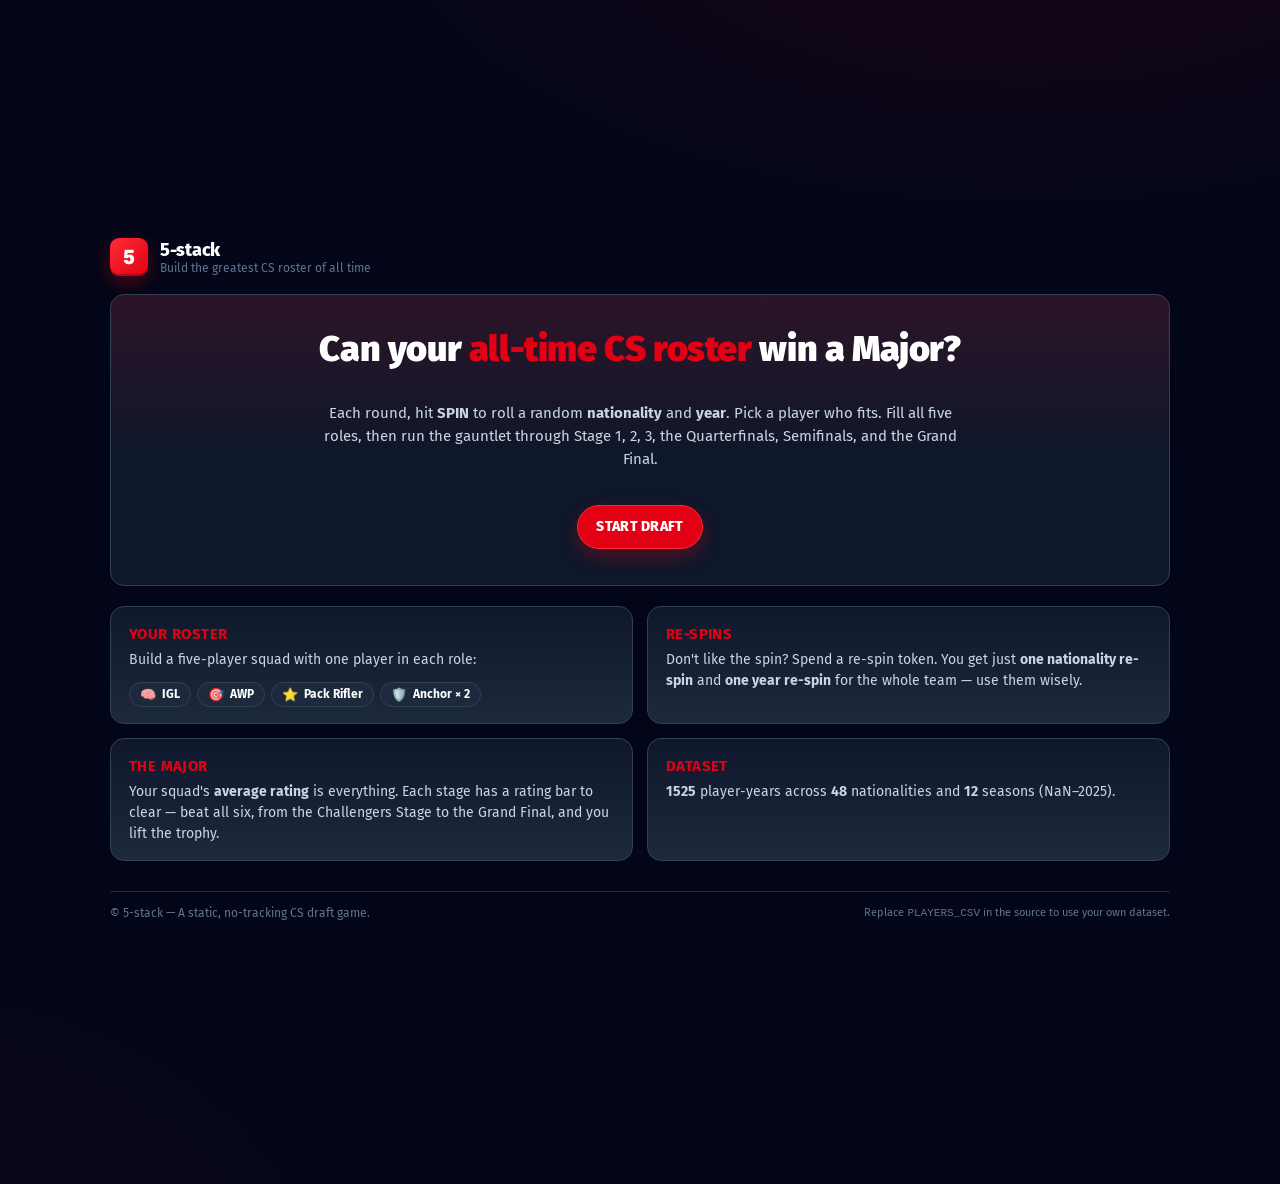
==== index.html @ d71bac33 "Added adsense banners" ====
<!DOCTYPE html>
<html lang="en">
<head>
<script async src="https://pagead2.googlesyndication.com/pagead/js/adsbygoogle.js?client=ca-pub-5700575542253757"
     crossorigin="anonymous"></script>
<meta charset="UTF-8">
<meta name="viewport" content="width=device-width, initial-scale=1, viewport-fit=cover">
<title>5-stack — Build the greatest CS roster</title>
<meta name="description" content="Draft legendary Counter-Strike players from years past, build your 5-stack, and chase the Major.">
<link rel="preconnect" href="https://fonts.googleapis.com">
<link rel="preconnect" href="https://fonts.gstatic.com" crossorigin>
<link href="https://fonts.googleapis.com/css2?family=Fira+Sans:wght@400;500;600;700;800;900&family=Geist+Mono:wght@500;600;700&display=swap" rel="stylesheet">
<style>
  :root {
    --bg: #020618;
    --bg-2: #0b1220;
    --panel: #0f172b;
    --panel-2: #1d293d;
    --line: #314158;
    --line-soft: #1d293d;
    --fg: #ffffff;
    --fg-sub: #cad5e2;
    --fg-mute: #62748e;
    --brand: #e40014;
    --brand-2: #fb2c36;
    --accent: #ff6568;
    --good: #00c758;
    --bad: #fb2c36;
    --gold: #fcbb00;
    --pill: #1d293d;
    --font-mono: "Geist Mono", ui-monospace, SFMono-Regular, Menlo, Monaco, Consolas, "Liberation Mono", monospace;
    --radius-md: 10px;
    --radius-lg: 14px;
    --radius-pill: 999px;
  }
  * { box-sizing: border-box; }
  html, body { margin: 0; padding: 0; }
  body {
    background:
      radial-gradient(1200px 600px at 80% -10%, rgba(228,0,20,0.12), transparent 60%),
      radial-gradient(1000px 700px at -10% 110%, rgba(228,0,20,0.05), transparent 60%),
      var(--bg);
    color: var(--fg);
    font-family: "Fira Sans", -apple-system, BlinkMacSystemFont, "Segoe UI", Roboto, Oxygen, Ubuntu, "Helvetica Neue", Arial, sans-serif;
    min-height: 100vh;
    -webkit-font-smoothing: antialiased;
    padding-top: 90px;
    padding-bottom: 90px;
  }
  .ad-fixed {
    position: fixed;
    left: 0; right: 0;
    z-index: 1000;
    background: var(--bg);
    text-align: center;
    border-color: var(--line-soft);
  }
  .ad-fixed--top    { top: 0;    border-bottom: 1px solid var(--line-soft); }
  .ad-fixed--bottom { bottom: 0; border-top:    1px solid var(--line-soft); }
  a { color: var(--brand); text-decoration: none; }
  button { font-family: inherit; cursor: pointer; }
  .app { max-width: 1100px; margin: 0 auto; padding: 18px 20px 80px; }
  header.top {
    display: flex; align-items: center; justify-content: space-between;
    padding: 6px 0 18px;
  }
  .brand-wrap { display: flex; align-items: center; gap: 12px; }
  .brand-mark {
    width: 38px; height: 38px; border-radius: 9px;
    background: linear-gradient(135deg, var(--brand-2), var(--brand));
    display: grid; place-items: center;
    font-weight: 900; color: #fff; font-size: 20px; font-family: var(--font-mono);
    box-shadow: 0 6px 18px rgba(228,0,20,0.35), inset 0 -2px 0 rgba(0,0,0,0.25);
    letter-spacing: -0.5px;
  }
  .brand-title { font-weight: 800; letter-spacing: -0.3px; font-size: 18px; }
  .brand-sub { color: var(--fg-mute); font-size: 12px; }

  /* Headings */
  h1, h2, h3 { margin: 0; letter-spacing: -0.4px; }
  h1.hero { font-size: 36px; font-weight: 900; line-height: 1.05; }
  h1.hero .accent { color: var(--brand); }
  p.lead { color: var(--fg-sub); font-size: 15px; line-height: 1.55; }

  /* Buttons */
  .btn {
    display: inline-flex; align-items: center; justify-content: center; gap: 8px;
    height: 44px; padding: 0 18px; border-radius: var(--radius-pill);
    font-weight: 800; font-size: 14px; letter-spacing: 0.3px;
    border: 1px solid transparent; transition: transform .05s ease, background .15s, opacity .15s;
    text-transform: uppercase;
  }
  .btn:active { transform: scale(0.985); }
  .btn-primary { background: var(--brand); color: #fff; border-color: var(--brand-2); box-shadow: 0 8px 18px rgba(228,0,20,0.3); }
  .btn-primary:hover { background: var(--brand-2); }
  .btn-ghost { background: transparent; color: var(--fg); border-color: var(--line); }
  .btn-ghost:hover { background: var(--panel-2); }
  .btn-sm { height: 34px; padding: 0 12px; font-size: 12px; }
  .btn[disabled] { opacity: 0.4; cursor: not-allowed; }

  /* Cards / panels */
  .panel {
    background: linear-gradient(180deg, var(--panel), var(--panel-2));
    border: 1px solid var(--line);
    border-radius: var(--radius-lg);
  }

  /* Home */
  .home-hero {
    display: grid; gap: 18px; padding: 36px 28px;
    text-align: center; place-items: center;
    background: linear-gradient(180deg, rgba(228,0,20,0.14), transparent 55%), var(--panel);
    border: 1px solid var(--line); border-radius: var(--radius-lg);
  }
  .home-grid { display: grid; gap: 14px; margin-top: 20px; }
  @media (min-width: 720px) { .home-grid { grid-template-columns: 1fr 1fr; } }
  .info-card { padding: 18px 18px 16px; }
  .info-card h3 { font-size: 15px; color: var(--brand); margin-bottom: 6px; letter-spacing: 0.4px; text-transform: uppercase; }
  .info-card p { margin: 0; color: var(--fg-sub); font-size: 14px; line-height: 1.5; }
  .role-row { display: flex; flex-wrap: wrap; gap: 6px; margin-top: 12px; }
  .role-chip {
    display: inline-flex; align-items: center; gap: 6px; padding: 4px 10px;
    background: var(--pill); border: 1px solid var(--line);
    border-radius: var(--radius-pill); font-size: 12px; font-weight: 700; color: var(--fg);
  }
  .role-chip .ico { font-size: 13px; }

  /* Draft layout */
  .draft-grid { display: grid; gap: 16px; align-items: start; }
  @media (min-width: 920px) {
    .draft-grid { grid-template-columns: 320px 1fr; }
    .app { padding-top: 48px; }
  }
  .stack { display: flex; flex-direction: column; gap: 14px; }

  /* Roster */
  .roster { padding: 14px; }
  .roster h2 { font-size: 13px; letter-spacing: 0.7px; text-transform: uppercase; color: var(--fg-sub); margin-bottom: 10px; }
  .slot {
    display: flex; align-items: center; gap: 12px;
    padding: 10px 12px; border-radius: 10px;
    background: var(--bg-2); border: 1px dashed var(--line); margin-bottom: 8px;
    min-height: 56px;
  }
  .slot.filled { border-style: solid; background: linear-gradient(180deg, #182040, #131a30); border-color: var(--line); }
  .slot[draggable="true"] { cursor: grab; }
  .slot.dragging { opacity: 0.5; }
  .slot.selected { border-style: solid; border-color: var(--accent); box-shadow: 0 0 0 2px rgba(255,101,104,0.35); }
  .slot.drop-ok { border-style: dashed; border-color: var(--accent); }
  .slot .role-ico {
    width: 36px; height: 36px; border-radius: 9px; display: grid; place-items: center;
    background: var(--panel-2); border: 1px solid var(--line); font-size: 18px;
  }
  .slot.filled .role-ico { background: rgba(228,0,20,0.16); border-color: rgba(228,0,20,0.5); }
  .slot .meta { flex: 1; min-width: 0; }
  .slot .role-label { font-size: 11px; color: var(--fg-mute); letter-spacing: 0.5px; text-transform: uppercase; }
  .slot .name { font-weight: 800; font-size: 14px; }
  .slot .name .empty { color: var(--fg-mute); font-weight: 600; }
  .slot .sub { font-size: 12px; color: var(--fg-sub); }
  .slot .rating-pill {
    padding: 4px 8px; border-radius: 8px; font-weight: 700; font-size: 13px;
    background: var(--brand); color: #fff; font-family: var(--font-mono);
  }

  .totals { padding: 14px; }
  .totals .total-row { display: flex; align-items: center; justify-content: space-between; padding: 4px 0; font-size: 13px; color: var(--fg-sub); }
  .totals .total-row strong { color: var(--fg); font-weight: 800; }

  /* Reroll display */
  .reroll-bar { display: flex; gap: 10px; flex-wrap: wrap; }
  .reroll-pill {
    display: inline-flex; align-items: center; gap: 8px;
    padding: 8px 12px; border-radius: 10px;
    background: var(--panel-2); border: 1px solid var(--line);
    font-size: 12px; color: var(--fg-sub); font-weight: 700;
  }
  .reroll-pill strong { color: var(--brand); font-weight: 900; font-size: 13px; }

  /* Roll display */
  .roll-card { padding: 18px; }
  .roll-title { font-size: 12px; color: var(--fg-mute); letter-spacing: 1px; text-transform: uppercase; }
  .roll-head { display: flex; align-items: center; justify-content: space-between; gap: 12px; flex-wrap: wrap; min-height: 34px; }
  .roll-actions { display: grid; grid-template-columns: 1fr 1fr; gap: 14px; width: 100%; }
  .spin-actions {
    width: 100%; max-width: 520px; min-height: 96px;
    display: flex; flex-direction: column; align-items: center; justify-content: center; gap: 10px;
  }

  /* ---- SPIN reel (82-0 style slot machine) ---- */
  .spin-stage { display: grid; gap: 14px; place-items: center; padding: 8px 0 4px; }
  .reels { display: grid; grid-template-columns: 1fr 1fr; gap: 14px; width: 100%; max-width: 520px; }
  @media (max-width: 480px) { .reels, .roll-actions { grid-template-columns: 1fr; } }
  .reel {
    position: relative; overflow: hidden;
    background: radial-gradient(120% 120% at 50% 0%, rgba(228,0,20,0.10), transparent 60%), var(--bg-2);
    border: 1px solid var(--line); border-radius: var(--radius-lg);
    padding: 16px 14px; min-height: 116px;
    display: grid; place-items: center; text-align: center;
  }
  .reel .reel-label {
    position: absolute; top: 10px; left: 0; right: 0;
    font-size: 10px; letter-spacing: 1.2px; text-transform: uppercase; color: var(--fg-mute); font-weight: 800;
  }
  .reel .reel-window { display: grid; place-items: center; gap: 6px; margin-top: 8px; }
  .reel .reel-flag { font-size: 38px; line-height: 1; }
  .reel .reel-value {
    font-weight: 900; font-size: 22px; letter-spacing: -0.4px; color: var(--fg);
    white-space: nowrap; max-width: 100%; overflow: hidden; text-overflow: ellipsis;
  }
  .reel.year .reel-value { font-family: var(--font-mono); font-size: 30px; }
  .reel .reel-value.placeholder { color: var(--fg-mute); }
  .reel.rolling .reel-window { animation: reelShake .12s linear infinite; filter: blur(0.4px); }
  .reel.rolling .reel-value { color: var(--accent); }
  .reel.settle .reel-window { animation: reelSettle .42s cubic-bezier(.18,.9,.28,1.2) both; }
  .reel.rolling::after, .reel.settle::after {
    content: ""; position: absolute; inset: 0; border-radius: var(--radius-lg);
    box-shadow: inset 0 0 0 1px rgba(228,0,20,0.45), 0 0 22px rgba(228,0,20,0.25);
    pointer-events: none;
  }
  @keyframes reelShake {
    0% { transform: translateY(-2px); } 50% { transform: translateY(2px); } 100% { transform: translateY(-2px); }
  }
  @keyframes reelSettle {
    0% { transform: translateY(-14px); opacity: 0.4; }
    60% { transform: translateY(3px); opacity: 1; }
    100% { transform: translateY(0); }
  }
  .btn-spin {
    width: 100%; max-width: 520px; height: 56px; font-size: 18px; letter-spacing: 2px;
    border-radius: var(--radius-md);
    background: linear-gradient(180deg, var(--brand-2), var(--brand)); color: #fff;
    border: 1px solid var(--brand-2);
    box-shadow: 0 10px 26px rgba(228,0,20,0.35), inset 0 1px 0 rgba(255,255,255,0.18);
  }
  .btn-spin:hover:not([disabled]) { filter: brightness(1.08); }
  .btn-spin[disabled] { opacity: 0.7; cursor: default; }

  /* Player list */
  .player-list { padding: 6px; display: grid; gap: 6px; align-content: start; max-height: 460px; overflow-y: auto; scrollbar-width: thin; scrollbar-color: var(--line) transparent; }
  .player-list::-webkit-scrollbar { width: 10px; }
  .player-list::-webkit-scrollbar-track { background: transparent; }
  .player-list::-webkit-scrollbar-thumb { background: var(--line); border-radius: var(--radius-pill); border: 2px solid var(--panel); }
  .player-list::-webkit-scrollbar-thumb:hover { background: var(--fg-mute); }
  .player-row {
    display: grid; grid-template-columns: 44px 1fr auto; align-items: center; gap: 12px;
    padding: 12px; border-radius: 10px;
    background: var(--bg-2); border: 1px solid var(--line);
    transition: background .12s, transform .05s ease, border-color .12s;
    text-align: left; color: var(--fg);
  }
  .player-row:hover { background: var(--panel-2); border-color: rgba(228,0,20,0.5); }
  .player-row:active { transform: scale(0.997); }
  .player-row .avatar {
    width: 44px; height: 44px; border-radius: 10px; display: grid; place-items: center;
    background: linear-gradient(135deg, #1d2444, #131830);
    font-weight: 900; font-size: 15px; color: var(--fg);
    border: 1px solid var(--line); letter-spacing: -0.5px;
  }
  .player-row .pname { font-weight: 800; font-size: 14px; }
  .player-row .proles { display: flex; gap: 6px; margin-top: 4px; flex-wrap: wrap; }
  .player-row .rating-pill {
    padding: 6px 10px; border-radius: 8px; font-weight: 700;
    background: var(--brand); color: #fff; font-size: 14px; font-family: var(--font-mono);
  }
  .player-row.disabled { opacity: 0.45; cursor: not-allowed; }
  .player-row.disabled:hover { background: var(--bg-2); border-color: var(--line); }
  .player-row.selected { border-color: var(--accent); box-shadow: 0 0 0 2px rgba(255,101,104,0.35); }


  /* Empty state for no matches */
  .no-players { padding: 24px; text-align: center; color: var(--fg-sub); }
  .no-players .big { font-size: 16px; color: var(--fg); font-weight: 800; margin-bottom: 6px; }

  /* Results */
  .results-hero { padding: 28px; text-align: center; }
  .results-hero .title { font-size: 32px; font-weight: 900; letter-spacing: -0.5px; }
  .results-hero .title.win { color: var(--gold); text-shadow: 0 0 30px rgba(252,187,0,0.4), 0 0 60px rgba(228,0,20,0.3); }
  .results-hero .title.loss { color: var(--fg); }
  .results-hero .sub { color: var(--fg-sub); margin-top: 6px; font-size: 14px; }
  .results-hero .trophy { font-size: 64px; line-height: 1; }
  .stages { padding: 8px 14px 14px; }
  .stage-row {
    display: grid; grid-template-columns: 28px 1fr auto; align-items: center; gap: 12px;
    padding: 12px 8px; border-bottom: 1px solid var(--line-soft);
  }
  .stage-row:last-child { border-bottom: none; }
  .stage-row .ico { font-size: 20px; }
  .stage-row .name { font-weight: 800; font-size: 14px; }
  .stage-row .desc { font-size: 12px; color: var(--fg-sub); }
  .stage-row .status {
    padding: 4px 10px; border-radius: 999px; font-weight: 800; font-size: 11px;
    letter-spacing: 0.5px; text-transform: uppercase;
  }
  .stage-row.passed .status { background: rgba(74,222,128,0.12); color: var(--good); border: 1px solid rgba(74,222,128,0.3); }
  .stage-row.failed .status { background: rgba(248,113,113,0.12); color: var(--bad); border: 1px solid rgba(248,113,113,0.3); }
  .stage-row.pending .status { background: var(--pill); color: var(--fg-mute); border: 1px solid var(--line); }

  .team-grid { padding: 14px; display: grid; gap: 8px; }
  .team-grid .slot { margin-bottom: 0; }

  .footer-bar { display: flex; gap: 12px; justify-content: center; padding: 16px 0 0; flex-wrap: wrap; }

  /* Misc */
  .row { display: flex; align-items: center; gap: 12px; flex-wrap: wrap; }
  .spacer { flex: 1; }
  .tiny { font-size: 11px; color: var(--fg-mute); }

  /* Fade-in for stage reveal */
  @keyframes fadeUp {
    from { opacity: 0; transform: translateY(6px); }
    to { opacity: 1; transform: translateY(0); }
  }
  .reveal { animation: fadeUp .35s ease both; }

  footer.site {
    border-top: 1px solid var(--line-soft); margin-top: 30px; padding-top: 14px;
    color: var(--fg-mute); font-size: 12px; display: flex; justify-content: space-between; flex-wrap: wrap; gap: 8px;
  }
</style>
</head>
<body>
<script async src="https://pagead2.googlesyndication.com/pagead/js/adsbygoogle.js?client=ca-pub-5700575542253757"
     crossorigin="anonymous"></script>
<!-- Top -->
<ins class="adsbygoogle"
     style="display:inline-block;width:728px;height:90px"
     data-ad-client="ca-pub-5700575542253757"
     data-ad-slot="3642171611"></ins>
<script>
     (adsbygoogle = window.adsbygoogle || []).push({});
</script>
<div class="app">
  <header class="top">
    <div class="brand-wrap">
      <div class="brand-mark">5</div>
      <div>
        <div class="brand-title">5-stack</div>
        <div class="brand-sub">Build the greatest CS roster of all time</div>
      </div>
    </div>
    <div class="row">
      <button id="btn-restart" class="btn btn-ghost btn-sm" style="display:none">Restart</button>
    </div>
  </header>

  <main id="main"></main>

  <footer class="site">
    <span>© 5-stack — A static, no-tracking CS draft game.</span>
    <span class="tiny">Replace <code>PLAYERS_CSV</code> in the source to use your own dataset.</span>
  </footer>
</div>

<script>
/* =========================================================
   DATASET — Replace this CSV string with your own players.
   Columns: name, nationality, year, rating, roles
   Roles: pipe-separated; valid values are IGL, AWP, Pack Rifler, Anchor.
   A player may have 1 or 2 roles.
   ========================================================= */
const PLAYERS_CSV = `name,nationality,year,rating,roles
name,nationality,year,rating,roles
GuardiaN,Slovakia,2015,1.18,AWP
NiKo,Bosnia,2015,1.15,IGL|Pack Rifler|Anchor
device,Denmark,2015,1.14,AWP
oskar,Czechia,2015,1.14,AWP
s1mple,Ukraine,2015,1.13,AWP|Pack Rifler
kennyS,France,2015,1.13,AWP
olofmeister,Sweden,2015,1.11,Pack Rifler|Anchor
f0rest,Sweden,2015,1.11,Pack Rifler
rain,Norway,2015,1.11,IGL|Pack Rifler|Anchor
aizy,Denmark,2015,1.10,Pack Rifler
KRIMZ,Sweden,2015,1.10,Pack Rifler|Anchor
Happy,France,2015,1.10,Pack Rifler
SZPERO,Poland,2015,1.10,Anchor
WorldEdit,Russia,2015,1.09,AWP
coldzera,Brazil,2015,1.08,Anchor
flamie,Russia,2015,1.08,Anchor
nitr0,USA,2015,1.08,IGL|Pack Rifler|Anchor
flusha,Sweden,2015,1.07,Anchor
Skadoodle,USA,2015,1.07,AWP
jdm64,USA,2015,1.06,AWP
GeT_RiGhT,Sweden,2015,1.06,Anchor
dream3r,Bulgaria,2015,1.05,Anchor
dupreeh,Denmark,2015,1.05,Pack Rifler|Anchor
Snax,Poland,2015,1.05,IGL|Anchor
Xyp9x,Denmark,2015,1.04,Anchor
NBK-,France,2015,1.04,IGL|Anchor
MICHU,Poland,2015,1.04,Pack Rifler|Anchor
chrisJ,Netherlands,2015,1.04,IGL|AWP|Pack Rifler|Anchor
shox,France,2015,1.04,Pack Rifler
bondik,Ukraine,2015,1.04,Anchor
jkaem,Norway,2015,1.04,Anchor
dennis,Sweden,2015,1.03,Anchor
ScreaM,Belgium,2015,1.03,Pack Rifler
Hiko,USA,2015,1.03,Pack Rifler
allu,Finland,2015,1.02,AWP
seized,Russia,2015,1.02,Anchor
apEX,France,2015,1.02,IGL|Pack Rifler|Anchor
fer,Brazil,2015,1.02,Pack Rifler|Anchor
cajunb,Denmark,2015,1.01,Anchor
FalleN,Brazil,2015,1.01,IGL|AWP
fox,Portugal,2015,1.01,Anchor
JW,Sweden,2015,1.01,IGL|AWP
Kjaerbye,Denmark,2015,1.00,Pack Rifler|Anchor
Pimp,Denmark,2015,1.00,Anchor
shroud,Canada,2015,0.99,Pack Rifler
pashaBiceps,Poland,2015,0.99,Pack Rifler
byali,Poland,2015,0.99,Pack Rifler
n0thing,USA,2015,0.98,Pack Rifler|Anchor
karrigan,Denmark,2015,0.98,IGL
kioShiMa,France,2015,0.98,Pack Rifler
TENZKI,Denmark,2015,0.98,Anchor
nex,Germany,2015,0.98,Anchor
tarik,USA,2015,0.97,Pack Rifler|Anchor
markeloff,Ukraine,2015,0.97,AWP
adreN,USA,2015,0.97,Pack Rifler|Anchor
v1c7oR,Bulgaria,2015,0.97,Pack Rifler|Anchor
Xizt,Sweden,2015,0.97,IGL|Anchor
NEO,Poland,2015,0.96,Pack Rifler|Anchor
EliGE,USA,2015,0.96,Pack Rifler
Maikelele,Sweden,2015,0.96,Pack Rifler|Anchor
RpK,France,2015,0.96,Anchor
innocent,Poland,2015,0.95,Anchor
znajder,Sweden,2015,0.95,Anchor
FugLy,USA,2015,0.95,Anchor
ANGE1,Ukraine,2015,0.95,Anchor
Edward,Ukraine,2015,0.94,Anchor
reltuC,USA,2015,0.94,Anchor
Furlan,Poland,2015,0.94,Anchor
TaZ,Poland,2015,0.94,IGL|Anchor
hazed,USA,2015,0.94,Anchor
freakazoid,USA,2015,0.93,Pack Rifler|Anchor
spyleadeR,Bulgaria,2015,0.93,Pack Rifler|Anchor
bubble,Bulgaria,2015,0.92,Pack Rifler|Anchor
Zeus,Ukraine,2015,0.92,IGL
boltz,Brazil,2015,0.92,Pack Rifler|Anchor
DavCost,Russia,2015,0.92,Anchor
Ex6TenZ,Belgium,2015,0.90,Pack Rifler|Anchor
friberg,Sweden,2015,0.90,Pack Rifler|Anchor
STYKO,Slovakia,2015,0.90,IGL|Pack Rifler|Anchor
SmithZz,France,2015,0.89,Pack Rifler|Anchor
FNS,Canada,2015,0.89,Pack Rifler|Anchor
oskarish,Poland,2015,0.88,Pack Rifler|Anchor
steel,Brazil,2015,0.86,Pack Rifler|Anchor
denis,Germany,2015,0.86,Pack Rifler|Anchor
kUcheR,Russia,2015,0.85,Anchor
MSL,Denmark,2015,0.85,IGL|AWP
pronax,Sweden,2015,0.82,IGL|Anchor
B1ad3,Ukraine,2015,0.81,IGL
nkl,Bulgaria,2015,0.78,Anchor
gob b,Germany,2015,0.73,IGL|Anchor
Loord,Poland,2015,0.69,Anchor
oskar,Czechia,2016,1.19,AWP
coldzera,Brazil,2016,1.19,Anchor
device,Denmark,2016,1.17,AWP
NiKo,Bosnia,2016,1.16,IGL|Pack Rifler|Anchor
s1mple,Ukraine,2016,1.13,AWP|Pack Rifler
shox,France,2016,1.12,Pack Rifler
HEN1,Brazil,2016,1.12,AWP|Pack Rifler
autimatic,USA,2016,1.11,AWP|Pack Rifler
ScreaM,Belgium,2016,1.11,Pack Rifler
FalleN,Brazil,2016,1.10,IGL|AWP
Magisk,Denmark,2016,1.10,IGL|Pack Rifler|Anchor
kennyS,France,2016,1.10,AWP
flusha,Sweden,2016,1.10,Anchor
twist,Sweden,2016,1.09,Pack Rifler|Anchor
f0rest,Sweden,2016,1.09,Pack Rifler
dennis,Sweden,2016,1.08,Anchor
Kjaerbye,Denmark,2016,1.08,Pack Rifler|Anchor
GuardiaN,Slovakia,2016,1.08,AWP
GeT_RiGhT,Sweden,2016,1.07,Anchor
olofmeister,Sweden,2016,1.07,Pack Rifler|Anchor
dupreeh,Denmark,2016,1.07,Pack Rifler|Anchor
mixwell,Spain,2016,1.07,Pack Rifler|Anchor
k0nfig,Denmark,2016,1.07,Pack Rifler|Anchor
cajunb,Denmark,2016,1.07,Anchor
WorldEdit,Russia,2016,1.07,AWP
rain,Norway,2016,1.06,IGL|Pack Rifler|Anchor
valde,Denmark,2016,1.06,IGL|Pack Rifler|Anchor
bubble,Bulgaria,2016,1.06,Pack Rifler|Anchor
fer,Brazil,2016,1.06,Pack Rifler|Anchor
flamie,Russia,2016,1.05,Anchor
boltz,Brazil,2016,1.05,Pack Rifler|Anchor
shroud,Canada,2016,1.04,Pack Rifler
JW,Sweden,2016,1.04,IGL|AWP
AdreN,Kazakhstan,2016,1.04,Pack Rifler|Anchor
Furlan,Poland,2016,1.04,Anchor
znajder,Sweden,2016,1.03,Anchor
STYKO,Slovakia,2016,1.03,IGL|Pack Rifler|Anchor
Stewie2K,USA,2016,1.03,Pack Rifler|Anchor
Snax,Poland,2016,1.03,IGL|Anchor
fnx,Brazil,2016,1.03,Pack Rifler|Anchor
dream3r,Bulgaria,2016,1.03,Anchor
chrisJ,Netherlands,2016,1.03,IGL|AWP|Pack Rifler|Anchor
nex,Germany,2016,1.03,Anchor
allu,Finland,2016,1.03,AWP
loWel,Spain,2016,1.02,Pack Rifler|Anchor
felps,Brazil,2016,1.02,Pack Rifler|Anchor
RUSH,USA,2016,1.02,Pack Rifler|Anchor
DeadFox,Hungary,2016,1.01,Pack Rifler|Anchor
mou,Kazakhstan,2016,1.01,AWP
Skadoodle,USA,2016,1.01,AWP
EliGE,USA,2016,1.00,Pack Rifler
Happy,France,2016,1.00,Pack Rifler
jks,Australia,2016,1.00,Pack Rifler|Anchor
ShahZaM,USA,2016,1.00,AWP
Lekr0,Sweden,2016,1.00,Pack Rifler|Anchor
byali,Poland,2016,1.00,Pack Rifler
aizy,Denmark,2016,1.00,Pack Rifler
tarik,USA,2016,1.00,Pack Rifler|Anchor
koosta,USA,2016,0.99,Pack Rifler|Anchor
Xyp9x,Denmark,2016,0.99,Anchor
AZR,Australia,2016,0.99,IGL|Anchor
disco doplan,Sweden,2016,0.99,Pack Rifler|Anchor
roca,USA,2016,0.99,Pack Rifler|Anchor
bondik,Ukraine,2016,0.99,Anchor
Edward,Ukraine,2016,0.99,Anchor
NAF,Canada,2016,0.99,Pack Rifler|Anchor
KRIMZ,Sweden,2016,0.99,Pack Rifler|Anchor
MODDII,Sweden,2016,0.99,Pack Rifler|Anchor
ryx,USA,2016,0.98,Pack Rifler|Anchor
SicK,USA,2016,0.98,Pack Rifler|Anchor
apEX,France,2016,0.98,IGL|Pack Rifler|Anchor
rallen,Poland,2016,0.98,Pack Rifler|Anchor
Hiko,USA,2016,0.97,Pack Rifler
seized,Russia,2016,0.97,Anchor
nitr0,USA,2016,0.97,IGL|Pack Rifler|Anchor
Rickeh,Australia,2016,0.97,Pack Rifler|Anchor
Xizt,Sweden,2016,0.97,IGL|Anchor
n0thing,USA,2016,0.97,Pack Rifler|Anchor
RpK,France,2016,0.97,Anchor
RUBINO,Norway,2016,0.97,Pack Rifler|Anchor
TaZ,Poland,2016,0.96,IGL|Anchor
TACO,Brazil,2016,0.96,Anchor
Relyks,USA,2016,0.96,Anchor
gla1ve,Denmark,2016,0.96,IGL|Anchor
somebody,China,2016,0.96,Pack Rifler|Anchor
pyth,Sweden,2016,0.96,AWP
stanislaw,Canada,2016,0.96,IGL|Anchor
LUCAS1,Brazil,2016,0.96,Pack Rifler|Anchor
jkaem,Norway,2016,0.96,Anchor
jdm64,USA,2016,0.96,AWP
bodyy,France,2016,0.96,Pack Rifler|Anchor
v1c7oR,Bulgaria,2016,0.95,Pack Rifler|Anchor
USTILO,Australia,2016,0.95,Pack Rifler|Anchor
Zero,Slovakia,2016,0.95,Pack Rifler|Anchor
NEO,Poland,2016,0.95,Pack Rifler|Anchor
Pimp,Denmark,2016,0.95,Anchor
NBK-,France,2016,0.95,IGL|Anchor
GruBy,Poland,2016,0.95,Pack Rifler|Anchor
friberg,Sweden,2016,0.94,Pack Rifler|Anchor
Ex6TenZ,Belgium,2016,0.94,Pack Rifler|Anchor
markeloff,Ukraine,2016,0.94,AWP
kioShiMa,France,2016,0.94,Pack Rifler
Spiidi,Germany,2016,0.94,Pack Rifler|Anchor
DD,China,2016,0.94,Pack Rifler|Anchor
fox,Portugal,2016,0.93,Anchor
Friis,Denmark,2016,0.93,Pack Rifler|Anchor
captainMo,China,2016,0.93,Pack Rifler|Anchor
Zeus,Ukraine,2016,0.93,IGL
SEMPHIS,Canada,2016,0.93,IGL|Anchor
pashaBiceps,Poland,2016,0.93,Pack Rifler
TENZKI,Denmark,2016,0.92,Anchor
ANGE1,Ukraine,2016,0.92,Anchor
Dosia,Russia,2016,0.91,Pack Rifler|Anchor
just9n,USA,2016,0.91,Pack Rifler|Anchor
SmithZz,France,2016,0.91,Pack Rifler|Anchor
Maikelele,Sweden,2016,0.91,Pack Rifler|Anchor
wenton,Sweden,2016,0.90,Pack Rifler|Anchor
karrigan,Denmark,2016,0.90,IGL
Summer,China,2016,0.89,Pack Rifler|Anchor
hazed,USA,2016,0.89,Anchor
SIXER,France,2016,0.89,Pack Rifler|Anchor
Attacker,China,2016,0.89,Pack Rifler|Anchor
spyleadeR,Bulgaria,2016,0.89,Pack Rifler|Anchor
denis,Germany,2016,0.89,Pack Rifler|Anchor
electroNic,Russia,2016,0.89,IGL|Pack Rifler|Anchor
DEVIL,France,2016,0.88,Pack Rifler|Anchor
Hyper,Poland,2016,0.88,Pack Rifler|Anchor
SHOOWTiME,Brazil,2016,0.88,Pack Rifler|Anchor
freakazoid,USA,2016,0.87,Pack Rifler|Anchor
repo,Poland,2016,0.87,Pack Rifler|Anchor
adreN,USA,2016,0.86,Pack Rifler|Anchor
FugLy,USA,2016,0.86,Anchor
wayLander,Russia,2016,0.86,AWP|Pack Rifler|Anchor
Snappi,Denmark,2016,0.86,IGL|Anchor
yam,Australia,2016,0.86,Pack Rifler|Anchor
AcilioN,Denmark,2016,0.86,IGL|Anchor
Shara,Ukraine,2016,0.85,Pack Rifler|Anchor
reltuC,USA,2016,0.85,Anchor
daps,Canada,2016,0.85,IGL|Pack Rifler|Anchor
spaze,Russia,2016,0.85,Anchor
FNS,Canada,2016,0.84,Pack Rifler|Anchor
MSL,Denmark,2016,0.83,IGL|AWP
hooch,Russia,2016,0.82,IGL|Pack Rifler|Anchor
pronax,Sweden,2016,0.82,IGL|Anchor
seang@res,USA,2016,0.80,IGL|Pack Rifler|Anchor
zews,Brazil,2016,0.80,IGL|Pack Rifler|Anchor
nkl,Bulgaria,2016,0.79,Anchor
Slemmy,USA,2016,0.78,Pack Rifler|Anchor
B1ad3,Ukraine,2016,0.78,IGL
XANTARES,Turkey,2017,1.29,Pack Rifler
NiKo,Bosnia,2017,1.23,IGL|Pack Rifler|Anchor
s1mple,Ukraine,2017,1.22,AWP|Pack Rifler
coldzera,Brazil,2017,1.21,Anchor
fer,Brazil,2017,1.20,Pack Rifler|Anchor
rain,Norway,2017,1.17,IGL|Pack Rifler|Anchor
tabseN,Germany,2017,1.16,IGL|Pack Rifler|Anchor
device,Denmark,2017,1.15,AWP
Calyx,Turkey,2017,1.15,Pack Rifler|Anchor
oskar,Czechia,2017,1.15,AWP
Twistzz,Canada,2017,1.14,IGL|Pack Rifler|Anchor
paz,Turkey,2017,1.14,Pack Rifler|Anchor
k0nfig,Denmark,2017,1.14,Pack Rifler|Anchor
kennyS,France,2017,1.14,AWP
fnx,Brazil,2017,1.13,Pack Rifler|Anchor
EliGE,USA,2017,1.13,Pack Rifler
Lekr0,Sweden,2017,1.12,Pack Rifler|Anchor
ShahZaM,USA,2017,1.12,AWP
boltz,Brazil,2017,1.12,Pack Rifler|Anchor
dupreeh,Denmark,2017,1.12,Pack Rifler|Anchor
FalleN,Brazil,2017,1.11,IGL|AWP
Stewie2K,USA,2017,1.11,Pack Rifler|Anchor
NAF,Canada,2017,1.11,Pack Rifler|Anchor
JUGi,Denmark,2017,1.11,AWP|Pack Rifler|Anchor
nex,Germany,2017,1.11,Anchor
GuardiaN,Slovakia,2017,1.11,AWP
draken,Sweden,2017,1.11,AWP
olofmeister,Sweden,2017,1.10,Pack Rifler|Anchor
ropz,Estonia,2017,1.10,Pack Rifler|Anchor
suNny,Finland,2017,1.10,Pack Rifler|Anchor
HObbit,Kazakhstan,2017,1.10,Pack Rifler|Anchor
HS,Estonia,2017,1.09,Pack Rifler|Anchor
REZ,Sweden,2017,1.09,Pack Rifler|Anchor
Rickeh,Australia,2017,1.09,Pack Rifler|Anchor
GeT_RiGhT,Sweden,2017,1.09,Anchor
ScreaM,Belgium,2017,1.09,Pack Rifler
flamie,Russia,2017,1.08,Anchor
Magisk,Denmark,2017,1.08,IGL|Pack Rifler|Anchor
JW,Sweden,2017,1.08,IGL|AWP
autimatic,USA,2017,1.08,AWP|Pack Rifler
HEN1,Brazil,2017,1.08,AWP|Pack Rifler
Xyp9x,Denmark,2017,1.08,Anchor
amanek,France,2017,1.08,Pack Rifler|Anchor
AdreN,Kazakhstan,2017,1.08,Pack Rifler|Anchor
ANGE1,Ukraine,2017,1.08,Anchor
Kjaerbye,Denmark,2017,1.08,Pack Rifler|Anchor
cajunb,Denmark,2017,1.08,Anchor
f0rest,Sweden,2017,1.08,Pack Rifler
valde,Denmark,2017,1.07,IGL|Pack Rifler|Anchor
shox,France,2017,1.07,Pack Rifler
LUCAS1,Brazil,2017,1.07,Pack Rifler|Anchor
RpK,France,2017,1.07,Anchor
electroNic,Russia,2017,1.07,IGL|Pack Rifler|Anchor
apEX,France,2017,1.07,IGL|Pack Rifler|Anchor
twist,Sweden,2017,1.07,Pack Rifler|Anchor
NBK-,France,2017,1.07,IGL|Anchor
Ethan,USA,2017,1.06,Pack Rifler|Anchor
flusha,Sweden,2017,1.06,Anchor
mou,Kazakhstan,2017,1.06,AWP
felps,Brazil,2017,1.05,Pack Rifler|Anchor
mixwell,Spain,2017,1.05,Pack Rifler|Anchor
niko,Denmark,2017,1.05,Anchor
MICHU,Poland,2017,1.04,Pack Rifler|Anchor
ISSAA,Jordan,2017,1.04,Pack Rifler|Anchor
woxic,Turkey,2017,1.04,AWP
jks,Australia,2017,1.04,Pack Rifler|Anchor
allu,Finland,2017,1.04,AWP
Zero,Slovakia,2017,1.04,Pack Rifler|Anchor
Happy,France,2017,1.03,Pack Rifler
tarik,USA,2017,1.03,Pack Rifler|Anchor
pashaBiceps,Poland,2017,1.03,Pack Rifler
dennis,Sweden,2017,1.03,Anchor
USTILO,Australia,2017,1.03,Pack Rifler|Anchor
bodyy,France,2017,1.02,Pack Rifler|Anchor
byali,Poland,2017,1.02,Pack Rifler
Snax,Poland,2017,1.02,IGL|Anchor
KRIMZ,Sweden,2017,1.02,Pack Rifler|Anchor
kNgV-,Brazil,2017,1.02,Pack Rifler|Anchor
bondik,Ukraine,2017,1.02,Anchor
aizy,Denmark,2017,1.02,Pack Rifler
loWel,Spain,2017,1.02,Pack Rifler|Anchor
kioShiMa,France,2017,1.02,Pack Rifler
disco doplan,Sweden,2017,1.01,Pack Rifler|Anchor
RUSH,USA,2017,1.01,Pack Rifler|Anchor
koosta,USA,2017,1.01,Pack Rifler|Anchor
AZR,Australia,2017,1.01,IGL|Anchor
devoduvek,France,2017,1.01,Pack Rifler|Anchor
Skadoodle,USA,2017,1.01,AWP
steel,Brazil,2017,1.00,Pack Rifler|Anchor
Dosia,Russia,2017,1.00,Pack Rifler|Anchor
MAJ3R,Turkey,2017,1.00,IGL|Anchor
ngiN,Turkey,2017,1.00,Pack Rifler|Anchor
DeadFox,Hungary,2017,0.99,Pack Rifler|Anchor
gla1ve,Denmark,2017,0.99,IGL|Anchor
reltuC,USA,2017,0.99,Anchor
WorldEdit,Russia,2017,0.99,AWP
MODDII,Sweden,2017,0.99,Pack Rifler|Anchor
chrisJ,Netherlands,2017,0.99,IGL|AWP|Pack Rifler|Anchor
jdm64,USA,2017,0.99,AWP
Xizt,Sweden,2017,0.99,IGL|Anchor
Snappi,Denmark,2017,0.98,IGL|Anchor
fitch,Kazakhstan,2017,0.98,Pack Rifler|Anchor
Edward,Ukraine,2017,0.98,Anchor
Nifty,USA,2017,0.98,AWP
SZPERO,Poland,2017,0.98,Anchor
keev,Germany,2017,0.98,Pack Rifler|Anchor
stanislaw,Canada,2017,0.98,IGL|Anchor
STYKO,Slovakia,2017,0.98,IGL|Pack Rifler|Anchor
SicK,USA,2017,0.97,Pack Rifler|Anchor
nitr0,USA,2017,0.97,IGL|Pack Rifler|Anchor
denis,Germany,2017,0.97,Pack Rifler|Anchor
MSL,Denmark,2017,0.96,IGL|AWP
xms,France,2017,0.96,Pack Rifler|Anchor
TACO,Brazil,2017,0.96,Anchor
n0thing,USA,2017,0.96,Pack Rifler|Anchor
shroud,Canada,2017,0.96,Pack Rifler
znajder,Sweden,2017,0.96,Anchor
rallen,Poland,2017,0.95,Pack Rifler|Anchor
markeloff,Ukraine,2017,0.95,AWP
friberg,Sweden,2017,0.95,Pack Rifler|Anchor
karrigan,Denmark,2017,0.94,IGL
mouz,Poland,2017,0.94,Pack Rifler|Anchor
NEO,Poland,2017,0.94,Pack Rifler|Anchor
Spiidi,Germany,2017,0.94,Pack Rifler|Anchor
es3tag,Denmark,2017,0.93,AWP|Pack Rifler|Anchor
SIXER,France,2017,0.93,Pack Rifler|Anchor
Zeus,Ukraine,2017,0.93,IGL
Furlan,Poland,2017,0.92,Anchor
seized,Russia,2017,0.91,Anchor
TaZ,Poland,2017,0.90,IGL|Anchor
DESPE,Turkey,2017,0.90,Pack Rifler|Anchor
Golden,Sweden,2017,0.90,IGL|Anchor
gob b,Germany,2017,0.89,IGL|Anchor
LEGIJA,Germany,2017,0.88,IGL|Anchor
seang@res,USA,2017,0.88,IGL|Pack Rifler|Anchor
jasonR,Canada,2017,0.87,Pack Rifler|Anchor
wayLander,Russia,2017,0.87,AWP|Pack Rifler|Anchor
FNS,Canada,2017,0.84,Pack Rifler|Anchor
pronax,Sweden,2017,0.78,IGL|Anchor
B1ad3,Ukraine,2017,0.77,IGL
s1mple,Ukraine,2018,1.34,AWP|Pack Rifler
device,Denmark,2018,1.23,AWP
XANTARES,Turkey,2018,1.23,Pack Rifler
NiKo,Bosnia,2018,1.21,IGL|Pack Rifler|Anchor
tabseN,Germany,2018,1.20,IGL|Pack Rifler|Anchor
woxic,Turkey,2018,1.19,AWP
sergej,Finland,2018,1.18,Pack Rifler|Anchor
Ethan,USA,2018,1.18,Pack Rifler|Anchor
electroNic,Russia,2018,1.17,IGL|Pack Rifler|Anchor
dupreeh,Denmark,2018,1.17,Pack Rifler|Anchor
Magisk,Denmark,2018,1.15,IGL|Pack Rifler|Anchor
NAF,Canada,2018,1.15,Pack Rifler|Anchor
coldzera,Brazil,2018,1.14,Anchor
valde,Denmark,2018,1.13,IGL|Pack Rifler|Anchor
Aerial,Finland,2018,1.13,Pack Rifler|Anchor
autimatic,USA,2018,1.13,AWP|Pack Rifler
oskar,Czechia,2018,1.12,AWP
gla1ve,Denmark,2018,1.12,IGL|Anchor
Twistzz,Canada,2018,1.12,IGL|Pack Rifler|Anchor
Xyp9x,Denmark,2018,1.12,Anchor
Brehze,USA,2018,1.12,Pack Rifler|Anchor
suNny,Finland,2018,1.11,Pack Rifler|Anchor
CeRq,Bulgaria,2018,1.11,AWP
allu,Finland,2018,1.11,AWP
apEX,France,2018,1.10,IGL|Pack Rifler|Anchor
k0nfig,Denmark,2018,1.10,Pack Rifler|Anchor
ISSAA,Jordan,2018,1.10,Pack Rifler|Anchor
amanek,France,2018,1.09,Pack Rifler|Anchor
Kjaerbye,Denmark,2018,1.09,Pack Rifler|Anchor
EliGE,USA,2018,1.09,Pack Rifler
nex,Germany,2018,1.09,Anchor
GuardiaN,Slovakia,2018,1.09,AWP
KRIMZ,Sweden,2018,1.09,Pack Rifler|Anchor
kennyS,France,2018,1.08,AWP
Calyx,Turkey,2018,1.08,Pack Rifler|Anchor
ropz,Estonia,2018,1.08,Pack Rifler|Anchor
es3tag,Denmark,2018,1.08,AWP|Pack Rifler|Anchor
JUGi,Denmark,2018,1.07,AWP|Pack Rifler|Anchor
FalleN,Brazil,2018,1.07,IGL|AWP
rain,Norway,2018,1.07,IGL|Pack Rifler|Anchor
twist,Sweden,2018,1.07,Pack Rifler|Anchor
mertz,Denmark,2018,1.07,AWP
stanislaw,Canada,2018,1.07,IGL|Anchor
mixwell,Spain,2018,1.07,Pack Rifler|Anchor
flamie,Russia,2018,1.07,Anchor
cajunb,Denmark,2018,1.06,Anchor
Brollan,Sweden,2018,1.06,IGL|Pack Rifler|Anchor
REZ,Sweden,2018,1.06,Pack Rifler|Anchor
f0rest,Sweden,2018,1.06,Pack Rifler
shox,France,2018,1.06,Pack Rifler
fer,Brazil,2018,1.06,Pack Rifler|Anchor
paz,Turkey,2018,1.05,Pack Rifler|Anchor
cromen,Norway,2018,1.05,Pack Rifler|Anchor
BnTeT,Indonesia,2018,1.05,IGL|Pack Rifler|Anchor
mou,Kazakhstan,2018,1.05,AWP
tarik,USA,2018,1.05,Pack Rifler|Anchor
flusha,Sweden,2018,1.04,Anchor
nitr0,USA,2018,1.04,IGL|Pack Rifler|Anchor
smooya,UK,2018,1.04,AWP
hampus,Sweden,2018,1.04,IGL|Pack Rifler|Anchor
Lekr0,Sweden,2018,1.04,Pack Rifler|Anchor
draken,Sweden,2018,1.04,AWP
GruBy,Poland,2018,1.04,Pack Rifler|Anchor
Stewie2K,USA,2018,1.04,Pack Rifler|Anchor
disco doplan,Sweden,2018,1.03,Pack Rifler|Anchor
dennis,Sweden,2018,1.03,Anchor
NBK-,France,2018,1.03,IGL|Anchor
aizy,Denmark,2018,1.03,Pack Rifler
HObbit,Kazakhstan,2018,1.03,Pack Rifler|Anchor
olofmeister,Sweden,2018,1.02,Pack Rifler|Anchor
jks,Australia,2018,1.02,Pack Rifler|Anchor
jkaem,Norway,2018,1.02,Anchor
Furlan,Poland,2018,1.02,Anchor
ScreaM,Belgium,2018,1.02,Pack Rifler
bondik,Ukraine,2018,1.02,Anchor
chrisJ,Netherlands,2018,1.02,IGL|AWP|Pack Rifler|Anchor
JW,Sweden,2018,1.01,IGL|AWP
Skadoodle,USA,2018,1.01,AWP
FugLy,USA,2018,1.01,Anchor
kioShiMa,France,2018,1.01,Pack Rifler
Aleksib,Finland,2018,1.01,IGL|Pack Rifler|Anchor
hAdji,France,2018,1.01,IGL|Pack Rifler|Anchor
gade,Denmark,2018,1.01,IGL|Pack Rifler|Anchor
AdreN,Kazakhstan,2018,1.00,Pack Rifler|Anchor
RUSH,USA,2018,1.00,Pack Rifler|Anchor
niko,Denmark,2018,1.00,Anchor
MICHU,Poland,2018,1.00,Pack Rifler|Anchor
snatchie,Poland,2018,1.00,Pack Rifler|Anchor
MAJ3R,Turkey,2018,1.00,IGL|Anchor
Gratisfaction,New Zealand,2018,1.00,AWP
cadiaN,Denmark,2018,0.99,IGL|AWP|Pack Rifler
ShahZaM,USA,2018,0.99,AWP
ALEX,UK,2018,0.99,IGL|Anchor
Happy,France,2018,0.99,Pack Rifler
Edward,Ukraine,2018,0.99,Anchor
somebody,China,2018,0.98,Pack Rifler|Anchor
ANDROID,Canada,2018,0.98,Pack Rifler|Anchor
Snax,Poland,2018,0.98,IGL|Anchor
chopper,Russia,2018,0.98,IGL|Anchor
to1nou,Belgium,2018,0.98,Pack Rifler|Anchor
byali,Poland,2018,0.98,Pack Rifler
DD,China,2018,0.98,Pack Rifler|Anchor
mir,Russia,2018,0.98,Pack Rifler|Anchor
freddieb,Sweden,2018,0.97,Pack Rifler|Anchor
pashaBiceps,Poland,2018,0.97,Pack Rifler
Snappi,Denmark,2018,0.97,IGL|Anchor
xseveN,Finland,2018,0.97,Pack Rifler|Anchor
xccurate,Indonesia,2018,0.97,Pack Rifler|Anchor
jR,Ukraine,2018,0.97,Pack Rifler|Anchor
GeT_RiGhT,Sweden,2018,0.97,Anchor
ANGE1,Ukraine,2018,0.97,Anchor
tiziaN,Germany,2018,0.97,Pack Rifler|Anchor
devoduvek,France,2018,0.96,Pack Rifler|Anchor
MSL,Denmark,2018,0.96,IGL|AWP
seized,Russia,2018,0.95,Anchor
friberg,Sweden,2018,0.95,Pack Rifler|Anchor
TACO,Brazil,2018,0.95,Anchor
dephh,UK,2018,0.95,Pack Rifler|Anchor
MODDII,Sweden,2018,0.95,Pack Rifler|Anchor
AZR,Australia,2018,0.95,IGL|Anchor
Dosia,Russia,2018,0.95,Pack Rifler|Anchor
boltz,Brazil,2018,0.94,Pack Rifler|Anchor
bodyy,France,2018,0.94,Pack Rifler|Anchor
TOAO,Poland,2018,0.94,Pack Rifler|Anchor
STYKO,Slovakia,2018,0.94,IGL|Pack Rifler|Anchor
steel,Brazil,2018,0.94,Pack Rifler|Anchor
yay,USA,2018,0.94,Pack Rifler|Anchor
Nifty,USA,2018,0.93,AWP
RpK,France,2018,0.93,Anchor
Liazz,Australia,2018,0.93,Pack Rifler|Anchor
Ex6TenZ,Belgium,2018,0.93,Pack Rifler|Anchor
phr,Poland,2018,0.93,Pack Rifler|Anchor
LOGAN,France,2018,0.93,Pack Rifler|Anchor
AcilioN,Denmark,2018,0.92,IGL|Anchor
Zeus,Ukraine,2018,0.92,IGL
karrigan,Denmark,2018,0.92,IGL
DeadFox,Hungary,2018,0.91,Pack Rifler|Anchor
gob b,Germany,2018,0.91,IGL|Anchor
Xizt,Sweden,2018,0.91,IGL|Anchor
daps,Canada,2018,0.91,IGL|Pack Rifler|Anchor
RUBINO,Norway,2018,0.90,Pack Rifler|Anchor
USTILO,Australia,2018,0.90,Pack Rifler|Anchor
ngiN,Turkey,2018,0.90,Pack Rifler|Anchor
hutji,Russia,2018,0.89,Pack Rifler|Anchor
Golden,Sweden,2018,0.88,IGL|Anchor
captainMo,China,2018,0.86,Pack Rifler|Anchor
NEO,Poland,2018,0.86,Pack Rifler|Anchor
SmithZz,France,2018,0.80,Pack Rifler|Anchor
s1mple,Ukraine,2019,1.29,AWP|Pack Rifler
ZywOo,France,2019,1.28,AWP|Pack Rifler|Anchor
device,Denmark,2019,1.21,AWP
electroNic,Russia,2019,1.20,IGL|Pack Rifler|Anchor
EliGE,USA,2019,1.19,Pack Rifler
Jame,Russia,2019,1.19,IGL|AWP|Pack Rifler
ropz,Estonia,2019,1.17,Pack Rifler|Anchor
huNter-,Bosnia,2019,1.17,IGL|Pack Rifler|Anchor
NiKo,Bosnia,2019,1.16,IGL|Pack Rifler|Anchor
NAF,Canada,2019,1.15,Pack Rifler|Anchor
Magisk,Denmark,2019,1.15,IGL|Pack Rifler|Anchor
KSCERATO,Brazil,2019,1.15,Pack Rifler|Anchor
woxic,Turkey,2019,1.14,AWP
nexa,Serbia,2019,1.14,IGL|Pack Rifler|Anchor
Brehze,USA,2019,1.13,Pack Rifler|Anchor
coldzera,Brazil,2019,1.13,Anchor
frozen,Slovakia,2019,1.13,Pack Rifler|Anchor
XANTARES,Turkey,2019,1.12,Pack Rifler
kennyS,France,2019,1.12,AWP
xsepower,Russia,2019,1.12,AWP
Twistzz,Canada,2019,1.12,IGL|Pack Rifler|Anchor
jks,Australia,2019,1.12,Pack Rifler|Anchor
acoR,Denmark,2019,1.11,AWP
blameF,Denmark,2019,1.11,IGL|Pack Rifler|Anchor
roeJ,Denmark,2019,1.11,Pack Rifler|Anchor
poizon,Bulgaria,2019,1.11,AWP
sergej,Finland,2019,1.10,Pack Rifler|Anchor
Bubzkji,Denmark,2019,1.10,Pack Rifler|Anchor
HEN1,Brazil,2019,1.10,AWP|Pack Rifler
CeRq,Bulgaria,2019,1.09,AWP
dupreeh,Denmark,2019,1.09,Pack Rifler|Anchor
Ethan,USA,2019,1.09,Pack Rifler|Anchor
tabseN,Germany,2019,1.09,IGL|Pack Rifler|Anchor
Xyp9x,Denmark,2019,1.09,Anchor
Qikert,Kazakhstan,2019,1.09,Pack Rifler|Anchor
fer,Brazil,2019,1.09,Pack Rifler|Anchor
yuurih,Brazil,2019,1.09,Pack Rifler|Anchor
KRIMZ,Sweden,2019,1.08,Pack Rifler|Anchor
stavn,Denmark,2019,1.08,AWP|Pack Rifler|Anchor
Brollan,Sweden,2019,1.08,IGL|Pack Rifler|Anchor
sjuush,Denmark,2019,1.08,Pack Rifler|Anchor
valde,Denmark,2019,1.08,IGL|Pack Rifler|Anchor
jkaem,Norway,2019,1.07,Anchor
allu,Finland,2019,1.07,AWP
ottoNd,Finland,2019,1.07,AWP
flusha,Sweden,2019,1.06,Anchor
rain,Norway,2019,1.06,IGL|Pack Rifler|Anchor
aizy,Denmark,2019,1.06,Pack Rifler
Boombl4,Russia,2019,1.05,IGL|Anchor
buster,Kazakhstan,2019,1.05,Pack Rifler|Anchor
Kjaerbye,Denmark,2019,1.05,Pack Rifler|Anchor
dexter,Australia,2019,1.05,IGL|Pack Rifler|Anchor
flamie,Russia,2019,1.05,Anchor
Plopski,Sweden,2019,1.05,Pack Rifler|Anchor
JW,Sweden,2019,1.04,IGL|AWP
gla1ve,Denmark,2019,1.04,IGL|Anchor
f0rest,Sweden,2019,1.04,Pack Rifler
shox,France,2019,1.04,Pack Rifler
SHiPZ,Bulgaria,2019,1.04,Pack Rifler|Anchor
es3tag,Denmark,2019,1.04,AWP|Pack Rifler|Anchor
autimatic,USA,2019,1.03,AWP|Pack Rifler
k0nfig,Denmark,2019,1.03,Pack Rifler|Anchor
kioShiMa,France,2019,1.03,Pack Rifler
chrisJ,Netherlands,2019,1.03,IGL|AWP|Pack Rifler|Anchor
suNny,Finland,2019,1.03,Pack Rifler|Anchor
Stewie2K,USA,2019,1.03,Pack Rifler|Anchor
amanek,France,2019,1.03,Pack Rifler|Anchor
FalleN,Brazil,2019,1.03,IGL|AWP
b0RUP,Denmark,2019,1.02,Pack Rifler|Anchor
NBK-,France,2019,1.02,IGL|Anchor
Sico,New Zealand,2019,1.02,Pack Rifler|Anchor
LUCAS1,Brazil,2019,1.02,Pack Rifler|Anchor
Edward,Ukraine,2019,1.02,Anchor
almazer,Russia,2019,1.01,Pack Rifler|Anchor
apEX,France,2019,1.01,IGL|Pack Rifler|Anchor
FL1T,Russia,2019,1.01,Pack Rifler|Anchor
EspiranTo,Lithuania,2019,1.01,Pack Rifler|Anchor
JACKZ,France,2019,1.01,Pack Rifler|Anchor
nitr0,USA,2019,1.01,IGL|Pack Rifler|Anchor
Liazz,Australia,2019,1.01,Pack Rifler|Anchor
GuardiaN,Slovakia,2019,1.01,AWP
olofmeister,Sweden,2019,1.01,Pack Rifler|Anchor
REZ,Sweden,2019,1.00,Pack Rifler|Anchor
arT,Brazil,2019,1.00,IGL|AWP|Pack Rifler|Anchor
twist,Sweden,2019,1.00,Pack Rifler|Anchor
cadiaN,Denmark,2019,1.00,IGL|AWP|Pack Rifler
broky,Latvia,2019,1.00,AWP|Pack Rifler
Aleksib,Finland,2019,1.00,IGL|Pack Rifler|Anchor
facecrack,Russia,2019,1.00,Pack Rifler|Anchor
felps,Brazil,2019,1.00,Pack Rifler|Anchor
JUGi,Denmark,2019,1.00,AWP|Pack Rifler|Anchor
tarik,USA,2019,0.99,Pack Rifler|Anchor
Aerial,Finland,2019,0.99,Pack Rifler|Anchor
friberg,Sweden,2019,0.98,Pack Rifler|Anchor
dennis,Sweden,2019,0.98,Anchor
niko,Denmark,2019,0.98,Anchor
ALEX,UK,2019,0.97,IGL|Anchor
Jerry,Russia,2019,0.97,IGL|Pack Rifler|Anchor
Lekr0,Sweden,2019,0.97,Pack Rifler|Anchor
draken,Sweden,2019,0.97,AWP
Snappi,Denmark,2019,0.97,IGL|Anchor
Lucky,France,2019,0.96,Pack Rifler|Anchor
gade,Denmark,2019,0.96,IGL|Pack Rifler|Anchor
Gratisfaction,New Zealand,2019,0.96,AWP
VINI,Brazil,2019,0.96,Pack Rifler|Anchor
xseveN,Finland,2019,0.96,Pack Rifler|Anchor
v1c7oR,Bulgaria,2019,0.95,Pack Rifler|Anchor
RpK,France,2019,0.95,Anchor
refrezh,Denmark,2019,0.95,Pack Rifler|Anchor
kNgV-,Brazil,2019,0.94,Pack Rifler|Anchor
nex,Germany,2019,0.94,Anchor
phr,Poland,2019,0.94,Pack Rifler|Anchor
ableJ,Brazil,2019,0.94,Pack Rifler|Anchor
stanislaw,Canada,2019,0.94,IGL|Anchor
karrigan,Denmark,2019,0.94,IGL
AZR,Australia,2019,0.93,IGL|Anchor
SANJI,Uzbekistan,2019,0.93,Pack Rifler|Anchor
fitch,Kazakhstan,2019,0.93,Pack Rifler|Anchor
LETN1,Serbia,2019,0.93,Pack Rifler|Anchor
TACO,Brazil,2019,0.93,Anchor
RUSH,USA,2019,0.92,Pack Rifler|Anchor
blocker,Bulgaria,2019,0.92,Pack Rifler|Anchor
Zeus,Ukraine,2019,0.92,IGL
koosta,USA,2019,0.92,Pack Rifler|Anchor
cajunb,Denmark,2019,0.91,Anchor
bubble,Bulgaria,2019,0.91,Pack Rifler|Anchor
AdreN,Kazakhstan,2019,0.91,Pack Rifler|Anchor
NaToSaphiX,Denmark,2019,0.90,IGL|AWP|Pack Rifler|Anchor
MSL,Denmark,2019,0.90,IGL|AWP
Golden,Sweden,2019,0.90,IGL|Anchor
Xizt,Sweden,2019,0.89,IGL|Anchor
malta,Australia,2019,0.88,Pack Rifler|Anchor
KrizzeN,Kazakhstan,2019,0.88,Pack Rifler|Anchor
GeT_RiGhT,Sweden,2019,0.87,Anchor
daps,Canada,2019,0.87,IGL|Pack Rifler|Anchor
tiziaN,Germany,2019,0.86,Pack Rifler|Anchor
DickStacy,Australia,2019,0.86,Pack Rifler|Anchor
NEO,Poland,2019,0.85,Pack Rifler|Anchor
gob b,Germany,2019,0.85,IGL|Anchor
HUNDEN,Denmark,2019,0.84,IGL|Pack Rifler|Anchor
TeSeS,Denmark,2019,0.83,Pack Rifler|Anchor
ZywOo,France,2020,1.28,AWP|Pack Rifler|Anchor
s1mple,Ukraine,2020,1.28,AWP|Pack Rifler
device,Denmark,2020,1.20,AWP
NiKo,Bosnia,2020,1.18,IGL|Pack Rifler|Anchor
blameF,Denmark,2020,1.17,IGL|Pack Rifler|Anchor
EliGE,USA,2020,1.16,Pack Rifler
ropz,Estonia,2020,1.16,Pack Rifler|Anchor
mir,Russia,2020,1.16,Pack Rifler|Anchor
yuurih,Brazil,2020,1.14,Pack Rifler|Anchor
electroNic,Russia,2020,1.14,IGL|Pack Rifler|Anchor
KSCERATO,Brazil,2020,1.14,Pack Rifler|Anchor
HEN1,Brazil,2020,1.13,AWP|Pack Rifler
syrsoN,Germany,2020,1.12,AWP
floppy,USA,2020,1.12,Pack Rifler|Anchor
jks,Australia,2020,1.11,Pack Rifler|Anchor
acoR,Denmark,2020,1.11,AWP
xsepower,Russia,2020,1.11,AWP
Brehze,USA,2020,1.10,Pack Rifler|Anchor
k0nfig,Denmark,2020,1.10,Pack Rifler|Anchor
mantuu,Poland,2020,1.10,AWP|Pack Rifler
NAF,Canada,2020,1.09,Pack Rifler|Anchor
dupreeh,Denmark,2020,1.09,Pack Rifler|Anchor
stavn,Denmark,2020,1.09,AWP|Pack Rifler|Anchor
valde,Denmark,2020,1.09,IGL|Pack Rifler|Anchor
CeRq,Bulgaria,2020,1.09,AWP
Magisk,Denmark,2020,1.09,IGL|Pack Rifler|Anchor
XANTARES,Turkey,2020,1.09,Pack Rifler
Brollan,Sweden,2020,1.09,IGL|Pack Rifler|Anchor
Jame,Russia,2020,1.08,IGL|AWP|Pack Rifler
Bubzkji,Denmark,2020,1.08,Pack Rifler|Anchor
huNter-,Bosnia,2020,1.08,IGL|Pack Rifler|Anchor
FL1T,Russia,2020,1.08,Pack Rifler|Anchor
allu,Finland,2020,1.08,AWP
Ethan,USA,2020,1.08,Pack Rifler|Anchor
es3tag,Denmark,2020,1.08,AWP|Pack Rifler|Anchor
Xyp9x,Denmark,2020,1.07,Anchor
REZ,Sweden,2020,1.07,Pack Rifler|Anchor
FalleN,Brazil,2020,1.07,IGL|AWP
nawwk,Sweden,2020,1.07,AWP
oSee,USA,2020,1.07,AWP
KRIMZ,Sweden,2020,1.07,Pack Rifler|Anchor
frozen,Slovakia,2020,1.07,Pack Rifler|Anchor
broky,Latvia,2020,1.07,AWP|Pack Rifler
zehN,Finland,2020,1.06,Pack Rifler|Anchor
tabseN,Germany,2020,1.06,IGL|Pack Rifler|Anchor
oBo,USA,2020,1.06,Pack Rifler|Anchor
niko,Denmark,2020,1.06,Anchor
Twistzz,Canada,2020,1.06,IGL|Pack Rifler|Anchor
cadiaN,Denmark,2020,1.06,IGL|AWP|Pack Rifler
TeSeS,Denmark,2020,1.06,Pack Rifler|Anchor
Jerry,Russia,2020,1.06,IGL|Pack Rifler|Anchor
iDISBALANCE,Russia,2020,1.06,AWP
Qikert,Kazakhstan,2020,1.05,Pack Rifler|Anchor
jkaem,Norway,2020,1.05,Anchor
Farlig,Denmark,2020,1.05,AWP|Pack Rifler
nexa,Serbia,2020,1.05,IGL|Pack Rifler|Anchor
Plopski,Sweden,2020,1.05,Pack Rifler|Anchor
sjuush,Denmark,2020,1.05,Pack Rifler|Anchor
Maden,Montenegro,2020,1.05,Pack Rifler|Anchor
Sonic,South Africa,2020,1.05,Pack Rifler|Anchor
kennyS,France,2020,1.05,AWP
woxic,Turkey,2020,1.04,AWP
coldzera,Brazil,2020,1.04,Anchor
shox,France,2020,1.04,Pack Rifler
poizon,Bulgaria,2020,1.04,AWP
autimatic,USA,2020,1.04,AWP|Pack Rifler
Gratisfaction,New Zealand,2020,1.04,AWP
Lekr0,Sweden,2020,1.04,Pack Rifler|Anchor
arT,Brazil,2020,1.03,IGL|AWP|Pack Rifler|Anchor
STYKO,Slovakia,2020,1.03,IGL|Pack Rifler|Anchor
fer,Brazil,2020,1.03,Pack Rifler|Anchor
koosta,USA,2020,1.03,Pack Rifler|Anchor
Xeppaa,USA,2020,1.03,Pack Rifler|Anchor
YEKINDAR,Latvia,2020,1.03,IGL|Pack Rifler|Anchor
roeJ,Denmark,2020,1.02,Pack Rifler|Anchor
kNgV-,Brazil,2020,1.02,Pack Rifler|Anchor
gla1ve,Denmark,2020,1.02,IGL|Anchor
ISSAA,Jordan,2020,1.02,Pack Rifler|Anchor
Grim,USA,2020,1.01,Pack Rifler|Anchor
rain,Norway,2020,1.01,IGL|Pack Rifler|Anchor
buster,Kazakhstan,2020,1.01,Pack Rifler|Anchor
sdy,Ukraine,2020,1.01,IGL|Pack Rifler|Anchor
BnTeT,Indonesia,2020,1.01,IGL|Pack Rifler|Anchor
tarik,USA,2020,1.01,Pack Rifler|Anchor
flusha,Sweden,2020,1.01,Anchor
RpK,France,2020,1.00,Anchor
apEX,France,2020,1.00,IGL|Pack Rifler|Anchor
facecrack,Russia,2020,1.00,Pack Rifler|Anchor
magixx,Russia,2020,1.00,IGL|Pack Rifler|Anchor
JW,Sweden,2020,0.99,IGL|AWP
leaf,USA,2020,0.99,Pack Rifler|Anchor
hampus,Sweden,2020,0.99,IGL|Pack Rifler|Anchor
VINI,Brazil,2020,0.99,Pack Rifler|Anchor
motm,USA,2020,0.99,Pack Rifler|Anchor
NBK-,France,2020,0.99,IGL|Anchor
Aleksib,Finland,2020,0.99,IGL|Pack Rifler|Anchor
Liazz,Australia,2020,0.98,Pack Rifler|Anchor
tiziaN,Germany,2020,0.98,Pack Rifler|Anchor
chopper,Russia,2020,0.98,IGL|Anchor
misutaaa,France,2020,0.98,Pack Rifler|Anchor
almazer,Russia,2020,0.98,Pack Rifler|Anchor
Boombl4,Russia,2020,0.98,IGL|Anchor
JACKZ,France,2020,0.98,Pack Rifler|Anchor
Bymas,Lithuania,2020,0.98,Pack Rifler|Anchor
twist,Sweden,2020,0.98,Pack Rifler|Anchor
Perfecto,Russia,2020,0.98,IGL|Pack Rifler|Anchor
s0m,USA,2020,0.98,Pack Rifler|Anchor
Jamppi,Finland,2020,0.97,Pack Rifler|Anchor
Stewie2K,USA,2020,0.97,Pack Rifler|Anchor
amanek,France,2020,0.97,Pack Rifler|Anchor
AZR,Australia,2020,0.97,IGL|Anchor
Kjaerbye,Denmark,2020,0.96,Pack Rifler|Anchor
flamie,Russia,2020,0.96,Anchor
vanity,USA,2020,0.96,Pack Rifler|Anchor
stanislaw,Canada,2020,0.96,IGL|Anchor
sergej,Finland,2020,0.95,Pack Rifler|Anchor
k1to,Germany,2020,0.95,Pack Rifler|Anchor
suNny,Finland,2020,0.95,Pack Rifler|Anchor
RUSH,USA,2020,0.95,Pack Rifler|Anchor
Maikelele,Sweden,2020,0.95,Pack Rifler|Anchor
xseveN,Finland,2020,0.94,Pack Rifler|Anchor
Jonji,Canada,2020,0.94,Pack Rifler|Anchor
Aerial,Finland,2020,0.94,Pack Rifler|Anchor
b0RUP,Denmark,2020,0.93,Pack Rifler|Anchor
nitr0,USA,2020,0.93,IGL|Pack Rifler|Anchor
meyern,Argentina,2020,0.92,AWP|Pack Rifler|Anchor
trk,Brazil,2020,0.92,Pack Rifler|Anchor
SANJI,Uzbekistan,2020,0.91,Pack Rifler|Anchor
Golden,Sweden,2020,0.91,IGL|Anchor
TACO,Brazil,2020,0.90,Anchor
chrisJ,Netherlands,2020,0.89,IGL|AWP|Pack Rifler|Anchor
olofmeister,Sweden,2020,0.89,Pack Rifler|Anchor
AcilioN,Denmark,2020,0.89,IGL|Anchor
JT,South Africa,2020,0.88,IGL|Pack Rifler|Anchor
karrigan,Denmark,2020,0.88,IGL
daps,Canada,2020,0.86,IGL|Pack Rifler|Anchor
AdreN,Kazakhstan,2020,0.82,Pack Rifler|Anchor
kRYSTAL,Germany,2020,0.79,IGL|Pack Rifler|Anchor
HUNDEN,Denmark,2020,0.79,IGL|Pack Rifler|Anchor
s1mple,Ukraine,2021,1.34,AWP|Pack Rifler
ZywOo,France,2021,1.29,AWP|Pack Rifler|Anchor
sh1ro,Russia,2021,1.22,AWP
roeJ,Denmark,2021,1.20,Pack Rifler|Anchor
NiKo,Bosnia,2021,1.19,IGL|Pack Rifler|Anchor
HObbit,Kazakhstan,2021,1.16,Pack Rifler|Anchor
Ax1Le,Russia,2021,1.16,Pack Rifler|Anchor
ropz,Estonia,2021,1.15,Pack Rifler|Anchor
Jame,Russia,2021,1.14,IGL|AWP|Pack Rifler
KSCERATO,Brazil,2021,1.14,Pack Rifler|Anchor
El1an,Russia,2021,1.14,AWP
device,Denmark,2021,1.14,AWP
electroNic,Russia,2021,1.13,IGL|Pack Rifler|Anchor
blameF,Denmark,2021,1.13,IGL|Pack Rifler|Anchor
YEKINDAR,Latvia,2021,1.13,IGL|Pack Rifler|Anchor
Spinx,Israel,2021,1.12,Pack Rifler|Anchor
frozen,Slovakia,2021,1.12,Pack Rifler|Anchor
Twistzz,Canada,2021,1.12,IGL|Pack Rifler|Anchor
NAF,Canada,2021,1.12,Pack Rifler|Anchor
mir,Russia,2021,1.11,Pack Rifler|Anchor
FL1T,Russia,2021,1.11,Pack Rifler|Anchor
huNter-,Bosnia,2021,1.10,IGL|Pack Rifler|Anchor
mantuu,Poland,2021,1.10,AWP|Pack Rifler
b1t,Ukraine,2021,1.09,Pack Rifler|Anchor
flameZ,Israel,2021,1.09,Pack Rifler|Anchor
broky,Latvia,2021,1.09,AWP|Pack Rifler
degster,Russia,2021,1.09,AWP
yuurih,Brazil,2021,1.08,Pack Rifler|Anchor
EliGE,USA,2021,1.08,Pack Rifler
XANTARES,Turkey,2021,1.08,Pack Rifler
k0nfig,Denmark,2021,1.08,Pack Rifler|Anchor
SunPayus,Spain,2021,1.07,AWP
Brollan,Sweden,2021,1.07,IGL|Pack Rifler|Anchor
stavn,Denmark,2021,1.07,AWP|Pack Rifler|Anchor
valde,Denmark,2021,1.07,IGL|Pack Rifler|Anchor
Maden,Montenegro,2021,1.07,Pack Rifler|Anchor
dycha,Poland,2021,1.07,Pack Rifler|Anchor
tabseN,Germany,2021,1.07,IGL|Pack Rifler|Anchor
STYKO,Slovakia,2021,1.07,IGL|Pack Rifler|Anchor
mezii,UK,2021,1.07,Pack Rifler|Anchor
nicoodoz,Denmark,2021,1.06,AWP|Pack Rifler
dennyslaw,Bulgaria,2021,1.06,Pack Rifler|Anchor
syrsoN,Germany,2021,1.06,AWP
cadiaN,Denmark,2021,1.06,IGL|AWP|Pack Rifler
TeSeS,Denmark,2021,1.06,Pack Rifler|Anchor
REZ,Sweden,2021,1.06,Pack Rifler|Anchor
zorte,Russia,2021,1.06,AWP
jabbi,Denmark,2021,1.05,Pack Rifler|Anchor
hampus,Sweden,2021,1.05,IGL|Pack Rifler|Anchor
Farlig,Denmark,2021,1.04,AWP|Pack Rifler
hades,Poland,2021,1.04,AWP
dupreeh,Denmark,2021,1.04,Pack Rifler|Anchor
KRIMZ,Sweden,2021,1.04,Pack Rifler|Anchor
Forester,Russia,2021,1.04,Pack Rifler|Anchor
nafany,Russia,2021,1.03,IGL|Pack Rifler|Anchor
Perfecto,Russia,2021,1.03,IGL|Pack Rifler|Anchor
sdy,Ukraine,2021,1.03,IGL|Pack Rifler|Anchor
sjuush,Denmark,2021,1.03,Pack Rifler|Anchor
Magisk,Denmark,2021,1.03,IGL|Pack Rifler|Anchor
SHiPZ,Bulgaria,2021,1.03,Pack Rifler|Anchor
mopoz,Spain,2021,1.02,Pack Rifler|Anchor
arT,Brazil,2021,1.02,IGL|AWP|Pack Rifler|Anchor
alex,Spain,2021,1.02,Pack Rifler|Anchor
poizon,Bulgaria,2021,1.02,AWP
Brehze,USA,2021,1.02,Pack Rifler|Anchor
Qikert,Kazakhstan,2021,1.02,Pack Rifler|Anchor
Bymas,Lithuania,2021,1.02,Pack Rifler|Anchor
Krad,Russia,2021,1.02,Pack Rifler|Anchor
Ethan,USA,2021,1.01,Pack Rifler|Anchor
buster,Kazakhstan,2021,1.01,Pack Rifler|Anchor
misutaaa,France,2021,1.01,Pack Rifler|Anchor
acoR,Denmark,2021,1.01,AWP
oBo,USA,2021,1.01,Pack Rifler|Anchor
rain,Norway,2021,1.01,IGL|Pack Rifler|Anchor
KENSI,Russia,2021,1.01,Pack Rifler|Anchor
refrezh,Denmark,2021,1.01,Pack Rifler|Anchor
nawwk,Sweden,2021,1.00,AWP
zehN,Finland,2021,1.00,Pack Rifler|Anchor
niko,Denmark,2021,1.00,Anchor
shox,France,2021,1.00,Pack Rifler
FalleN,Brazil,2021,1.00,IGL|AWP
jks,Australia,2021,0.99,Pack Rifler|Anchor
magixx,Russia,2021,0.99,IGL|Pack Rifler|Anchor
Jerry,Russia,2021,0.99,IGL|Pack Rifler|Anchor
ISSAA,Jordan,2021,0.99,Pack Rifler|Anchor
amanek,France,2021,0.99,Pack Rifler|Anchor
apEX,France,2021,0.99,IGL|Pack Rifler|Anchor
coldzera,Brazil,2021,0.98,Anchor
Plopski,Sweden,2021,0.98,Pack Rifler|Anchor
ALEX,UK,2021,0.98,IGL|Anchor
Stewie2K,USA,2021,0.98,Pack Rifler|Anchor
Boombl4,Russia,2021,0.98,IGL|Anchor
Zyphon,Denmark,2021,0.97,Pack Rifler|Anchor
Aleksib,Finland,2021,0.97,IGL|Pack Rifler|Anchor
CeRq,Bulgaria,2021,0.97,AWP
kennyS,France,2021,0.97,AWP
nexa,Serbia,2021,0.97,IGL|Pack Rifler|Anchor
VINI,Brazil,2021,0.97,Pack Rifler|Anchor
Rainwaker,Bulgaria,2021,0.97,Pack Rifler|Anchor
MICHU,Poland,2021,0.97,Pack Rifler|Anchor
DeathZz,Spain,2021,0.97,Pack Rifler|Anchor
es3tag,Denmark,2021,0.96,AWP|Pack Rifler|Anchor
Bubzkji,Denmark,2021,0.96,Pack Rifler|Anchor
NickelBack,Russia,2021,0.96,Pack Rifler|Anchor
gla1ve,Denmark,2021,0.96,IGL|Anchor
Jackinho,Sweden,2021,0.96,AWP
Grim,USA,2021,0.95,Pack Rifler|Anchor
Duplicate,Bulgaria,2021,0.95,
Xyp9x,Denmark,2021,0.95,Anchor
dexter,Australia,2021,0.95,IGL|Pack Rifler|Anchor
Snappi,Denmark,2021,0.95,IGL|Anchor
almazer,Russia,2021,0.94,Pack Rifler|Anchor
chopper,Russia,2021,0.94,IGL|Anchor
interz,Russia,2021,0.94,Pack Rifler|Anchor
k1to,Germany,2021,0.94,Pack Rifler|Anchor
doto,Finland,2021,0.94,Pack Rifler|Anchor
olofmeister,Sweden,2021,0.94,Pack Rifler|Anchor
Lucky,Denmark,2021,0.93,Pack Rifler|Anchor
Lack1,Kazakhstan,2021,0.93,Pack Rifler|Anchor
tarik,USA,2021,0.93,Pack Rifler|Anchor
JACKZ,France,2021,0.92,Pack Rifler|Anchor
LNZ,Sweden,2021,0.91,IGL|Pack Rifler|Anchor
karrigan,Denmark,2021,0.91,IGL
gade,Denmark,2021,0.91,IGL|Pack Rifler|Anchor
Kyojin,France,2021,0.91,Pack Rifler|Anchor
SANJI,Uzbekistan,2021,0.91,Pack Rifler|Anchor
RpK,France,2021,0.90,Anchor
tiziaN,Germany,2021,0.90,Pack Rifler|Anchor
junior,USA,2021,0.89,AWP
dav1g,Spain,2021,0.89,Pack Rifler|Anchor
RUSH,USA,2021,0.89,Pack Rifler|Anchor
HooXi,Denmark,2021,0.88,IGL|Anchor
stanislaw,Canada,2021,0.87,IGL|Anchor
honda,Brazil,2021,0.86,Anchor
ztr,Sweden,2021,0.86,Anchor
JW,Sweden,2021,0.82,IGL|AWP
Golden,Sweden,2021,0.79,IGL|Anchor
sh1ro,Russia,2022,1.26,AWP
s1mple,Ukraine,2022,1.26,AWP|Pack Rifler
XANTARES,Turkey,2022,1.25,Pack Rifler
ZywOo,France,2022,1.24,AWP|Pack Rifler|Anchor
blameF,Denmark,2022,1.21,IGL|Pack Rifler|Anchor
Ax1Le,Russia,2022,1.21,Pack Rifler|Anchor
NiKo,Bosnia,2022,1.20,IGL|Pack Rifler|Anchor
stavn,Denmark,2022,1.16,AWP|Pack Rifler|Anchor
degster,Russia,2022,1.15,AWP
m0NESY,Russia,2022,1.15,AWP
frozen,Slovakia,2022,1.15,Pack Rifler|Anchor
KSCERATO,Brazil,2022,1.14,Pack Rifler|Anchor
SunPayus,Spain,2022,1.14,AWP
YEKINDAR,Latvia,2022,1.14,IGL|Pack Rifler|Anchor
broky,Latvia,2022,1.13,AWP|Pack Rifler
Patsi,Russia,2022,1.13,Pack Rifler|Anchor
w0nderful,Ukraine,2022,1.13,AWP
ropz,Estonia,2022,1.12,Pack Rifler|Anchor
yuurih,Brazil,2022,1.12,Pack Rifler|Anchor
FASHR,Netherlands,2022,1.12,Pack Rifler|Anchor
Twistzz,Canada,2022,1.11,IGL|Pack Rifler|Anchor
huNter-,Bosnia,2022,1.11,IGL|Pack Rifler|Anchor
HObbit,Kazakhstan,2022,1.10,Pack Rifler|Anchor
syrsoN,Germany,2022,1.10,AWP
Jame,Russia,2022,1.10,IGL|AWP|Pack Rifler
flameZ,Israel,2022,1.09,Pack Rifler|Anchor
Spinx,Israel,2022,1.09,Pack Rifler|Anchor
NAF,Canada,2022,1.09,Pack Rifler|Anchor
EliGE,USA,2022,1.09,Pack Rifler
dycha,Poland,2022,1.08,Pack Rifler|Anchor
electroNic,Russia,2022,1.08,IGL|Pack Rifler|Anchor
b1t,Ukraine,2022,1.08,Pack Rifler|Anchor
FL1T,Russia,2022,1.08,Pack Rifler|Anchor
rain,Norway,2022,1.08,IGL|Pack Rifler|Anchor
woxic,Turkey,2022,1.07,AWP
bodyy,France,2022,1.07,Pack Rifler|Anchor
Forester,Russia,2022,1.07,Pack Rifler|Anchor
REZ,Sweden,2022,1.07,Pack Rifler|Anchor
TeSeS,Denmark,2022,1.07,Pack Rifler|Anchor
cadiaN,Denmark,2022,1.06,IGL|AWP|Pack Rifler
zorte,Russia,2022,1.06,AWP
fame,Russia,2022,1.06,Pack Rifler|Anchor
dumau,Brazil,2022,1.06,Pack Rifler|Anchor
roeJ,Denmark,2022,1.06,Pack Rifler|Anchor
Grim,USA,2022,1.06,Pack Rifler|Anchor
torzsi,Hungary,2022,1.06,AWP
k0nfig,Denmark,2022,1.06,Pack Rifler|Anchor
floppy,USA,2022,1.06,Pack Rifler|Anchor
Brollan,Sweden,2022,1.05,IGL|Pack Rifler|Anchor
xertioN,Israel,2022,1.05,IGL|Pack Rifler|Anchor
nicoodoz,Denmark,2022,1.05,AWP|Pack Rifler
alex,Spain,2022,1.05,Pack Rifler|Anchor
fer,Brazil,2022,1.05,Pack Rifler|Anchor
tabseN,Germany,2022,1.04,IGL|Pack Rifler|Anchor
sjuush,Denmark,2022,1.04,Pack Rifler|Anchor
Magisk,Denmark,2022,1.04,IGL|Pack Rifler|Anchor
oSee,USA,2022,1.04,AWP
hades,Poland,2022,1.04,AWP
Perfecto,Russia,2022,1.04,IGL|Pack Rifler|Anchor
shalfey,Russia,2022,1.03,Pack Rifler|Anchor
Bymas,Lithuania,2022,1.03,Pack Rifler|Anchor
magixx,Russia,2022,1.03,IGL|Pack Rifler|Anchor
jabbi,Denmark,2022,1.03,Pack Rifler|Anchor
jks,Australia,2022,1.03,Pack Rifler|Anchor
mezii,UK,2022,1.03,Pack Rifler|Anchor
afro,France,2022,1.02,Pack Rifler|Anchor
Djoko,France,2022,1.02,Pack Rifler|Anchor
El1an,Russia,2022,1.02,AWP
faveN,Germany,2022,1.02,Pack Rifler|Anchor
boltz,Brazil,2022,1.01,Pack Rifler|Anchor
arT,Brazil,2022,1.01,IGL|AWP|Pack Rifler|Anchor
valde,Denmark,2022,1.01,IGL|Pack Rifler|Anchor
imoRR,Turkey,2022,1.01,Pack Rifler|Anchor
KENSI,Russia,2022,1.01,Pack Rifler|Anchor
n0rb3r7,Russia,2022,1.00,Pack Rifler|Anchor
NickelBack,Russia,2022,1.00,Pack Rifler|Anchor
hampus,Sweden,2022,1.00,IGL|Pack Rifler|Anchor
rigoN,Switzerland,2022,1.00,Pack Rifler|Anchor
dupreeh,Denmark,2022,1.00,Pack Rifler|Anchor
saffee,Brazil,2022,1.00,Pack Rifler|Anchor
S1ren,Russia,2022,1.00,Pack Rifler|Anchor
Ex3rcice,France,2022,1.00,Pack Rifler|Anchor
Zyphon,Denmark,2022,1.00,Pack Rifler|Anchor
Maden,Montenegro,2022,1.00,Pack Rifler|Anchor
Staehr,Denmark,2022,0.99,Pack Rifler|Anchor
FalleN,Brazil,2022,0.99,IGL|AWP
NEOFRAG,Czechia,2022,0.98,Pack Rifler|Anchor
mopoz,Spain,2022,0.98,Pack Rifler|Anchor
chopper,Russia,2022,0.98,IGL|Anchor
interz,Russia,2022,0.98,Pack Rifler|Anchor
sdy,Ukraine,2022,0.98,IGL|Pack Rifler|Anchor
FaNg,Canada,2022,0.98,Pack Rifler|Anchor
juanflatroo,Kosovo,2022,0.97,Pack Rifler|Anchor
JDC,Germany,2022,0.97,Pack Rifler|Anchor
latto,Brazil,2022,0.97,Pack Rifler|Anchor
Boombl4,Russia,2022,0.97,IGL|Anchor
KRIMZ,Sweden,2022,0.97,Pack Rifler|Anchor
Krimbo,Germany,2022,0.96,Pack Rifler|Anchor
Norwi,Russia,2022,0.96,Pack Rifler|Anchor
Lack1,Kazakhstan,2022,0.96,Pack Rifler|Anchor
Farlig,Denmark,2022,0.96,AWP|Pack Rifler
Lucky,France,2022,0.96,Pack Rifler|Anchor
nexa,Serbia,2022,0.96,IGL|Pack Rifler|Anchor
gxx-,Kosovo,2022,0.96,Pack Rifler|Anchor
Qikert,Kazakhstan,2022,0.95,Pack Rifler|Anchor
Jerry,Russia,2022,0.95,IGL|Pack Rifler|Anchor
Plopski,Sweden,2022,0.95,Pack Rifler|Anchor
refrezh,Denmark,2022,0.95,Pack Rifler|Anchor
JACKZ,France,2022,0.95,Pack Rifler|Anchor
k1to,Germany,2022,0.95,Pack Rifler|Anchor
Xyp9x,Denmark,2022,0.95,Anchor
nafany,Russia,2022,0.94,IGL|Pack Rifler|Anchor
F1KU,Poland,2022,0.94,Pack Rifler|Anchor
Krad,Russia,2022,0.94,Pack Rifler|Anchor
Aleksib,Finland,2022,0.94,IGL|Pack Rifler|Anchor
gla1ve,Denmark,2022,0.93,IGL|Anchor
ALEX,UK,2022,0.93,IGL|Anchor
drop,Brazil,2022,0.93,Pack Rifler|Anchor
VINI,Brazil,2022,0.93,Pack Rifler|Anchor
es3tag,Denmark,2022,0.93,AWP|Pack Rifler|Anchor
buster,Kazakhstan,2022,0.93,Pack Rifler|Anchor
Snappi,Denmark,2022,0.93,IGL|Anchor
tiziaN,Germany,2022,0.92,Pack Rifler|Anchor
dexter,Australia,2022,0.92,IGL|Pack Rifler|Anchor
DeathZz,Spain,2022,0.92,Pack Rifler|Anchor
slaxz-,Germany,2022,0.92,AWP
sinnopsyy,Kosovo,2022,0.91,Pack Rifler|Anchor
phzy,Sweden,2022,0.91,AWP
karrigan,Denmark,2022,0.91,IGL
misutaaa,France,2022,0.90,Pack Rifler|Anchor
apEX,France,2022,0.90,IGL|Pack Rifler|Anchor
dav1g,Spain,2022,0.90,Pack Rifler|Anchor
nitr0,USA,2022,0.89,IGL|Pack Rifler|Anchor
SENER1,Kosovo,2022,0.85,Pack Rifler|Anchor
TACO,Brazil,2022,0.83,Anchor
HooXi,Denmark,2022,0.82,IGL|Anchor
JT,South Africa,2022,0.81,IGL|Pack Rifler|Anchor
ZywOo,France,2023,1.28,AWP|Pack Rifler|Anchor
donk,Russia,2023,1.26,Pack Rifler|Anchor
device,Denmark,2023,1.21,AWP
sh1ro,Russia,2023,1.20,AWP
XANTARES,Turkey,2023,1.20,Pack Rifler
NiKo,Bosnia,2023,1.19,IGL|Pack Rifler|Anchor
frozen,Slovakia,2023,1.19,Pack Rifler|Anchor
blameF,Denmark,2023,1.18,IGL|Pack Rifler|Anchor
s1mple,Ukraine,2023,1.18,AWP|Pack Rifler
Spinx,Israel,2023,1.17,Pack Rifler|Anchor
m0NESY,Russia,2023,1.17,AWP
zorte,Russia,2023,1.16,AWP
ropz,Estonia,2023,1.16,Pack Rifler|Anchor
Jame,Russia,2023,1.16,IGL|AWP|Pack Rifler
zont1x,Ukraine,2023,1.14,Pack Rifler|Anchor
SunPayus,Spain,2023,1.13,AWP
KSCERATO,Brazil,2023,1.13,Pack Rifler|Anchor
broky,Latvia,2023,1.12,AWP|Pack Rifler
FL1T,Russia,2023,1.12,Pack Rifler|Anchor
Krimbo,Germany,2023,1.12,Pack Rifler|Anchor
stavn,Denmark,2023,1.12,AWP|Pack Rifler|Anchor
Ax1Le,Russia,2023,1.11,Pack Rifler|Anchor
degster,Russia,2023,1.11,AWP
jkaem,Norway,2023,1.10,Anchor
EliGE,USA,2023,1.09,Pack Rifler
shalfey,Russia,2023,1.09,Pack Rifler|Anchor
Jimpphat,Finland,2023,1.09,Pack Rifler|Anchor
Magisk,Denmark,2023,1.09,IGL|Pack Rifler|Anchor
nawwk,Sweden,2023,1.09,AWP
jabbi,Denmark,2023,1.09,Pack Rifler|Anchor
imoRR,Turkey,2023,1.08,Pack Rifler|Anchor
torzsi,Hungary,2023,1.08,AWP
sdy,Ukraine,2023,1.08,IGL|Pack Rifler|Anchor
electroNic,Russia,2023,1.08,IGL|Pack Rifler|Anchor
biguzera,Brazil,2023,1.08,Pack Rifler|Anchor
rallen,Poland,2023,1.08,Pack Rifler|Anchor
w0nderful,Ukraine,2023,1.08,AWP
NertZ,Israel,2023,1.08,Pack Rifler|Anchor
xertioN,Israel,2023,1.08,IGL|Pack Rifler|Anchor
Twistzz,Canada,2023,1.08,IGL|Pack Rifler|Anchor
hades,Poland,2023,1.07,AWP
mantuu,Poland,2023,1.07,AWP|Pack Rifler
cadiaN,Denmark,2023,1.07,IGL|AWP|Pack Rifler
skullz,Brazil,2023,1.07,Pack Rifler|Anchor
ArtFr0st,Russia,2023,1.07,AWP
b1t,Ukraine,2023,1.07,Pack Rifler|Anchor
mezii,UK,2023,1.07,Pack Rifler|Anchor
huNter-,Bosnia,2023,1.06,IGL|Pack Rifler|Anchor
prosus,Germany,2023,1.06,Pack Rifler|Anchor
tabseN,Germany,2023,1.06,IGL|Pack Rifler|Anchor
NAF,Canada,2023,1.06,Pack Rifler|Anchor
Wicadia,Turkey,2023,1.06,Pack Rifler|Anchor
yuurih,Brazil,2023,1.06,Pack Rifler|Anchor
headtr1ck,Ukraine,2023,1.06,Pack Rifler|Anchor
iM,Romania,2023,1.06,IGL|Pack Rifler|Anchor
Woro2k,Ukraine,2023,1.06,AWP
REZ,Sweden,2023,1.06,Pack Rifler|Anchor
n0rb3r7,Russia,2023,1.06,Pack Rifler|Anchor
rain,Norway,2023,1.05,IGL|Pack Rifler|Anchor
flameZ,Israel,2023,1.05,Pack Rifler|Anchor
fame,Russia,2023,1.05,Pack Rifler|Anchor
nicoodoz,Denmark,2023,1.05,AWP|Pack Rifler
CacaNito,North Macedonia,2023,1.04,Pack Rifler|Anchor
HObbit,Kazakhstan,2023,1.04,Pack Rifler|Anchor
gxx-,Kosovo,2023,1.04,Pack Rifler|Anchor
magixx,Russia,2023,1.04,IGL|Pack Rifler|Anchor
hallzerk,Norway,2023,1.04,AWP
jL,Lithuania,2023,1.04,Pack Rifler|Anchor
r3salt,Russia,2023,1.04,Pack Rifler|Anchor
sjuush,Denmark,2023,1.04,Pack Rifler|Anchor
DemQQ,Ukraine,2023,1.04,Pack Rifler|Anchor
jks,Australia,2023,1.04,Pack Rifler|Anchor
KEi,Poland,2023,1.03,Pack Rifler|Anchor
mir,Russia,2023,1.03,Pack Rifler|Anchor
TeSeS,Denmark,2023,1.03,Pack Rifler|Anchor
s1n,Germany,2023,1.03,Pack Rifler|Anchor
juanflatroo,Kosovo,2023,1.03,Pack Rifler|Anchor
dupreeh,Denmark,2023,1.03,Pack Rifler|Anchor
floppy,USA,2023,1.03,Pack Rifler|Anchor
br0,Denmark,2023,1.03,Pack Rifler|Anchor
Grim,USA,2023,1.03,Pack Rifler|Anchor
oSee,USA,2023,1.03,AWP
dycha,Poland,2023,1.03,Pack Rifler|Anchor
KaiR0N-,Russia,2023,1.03,Pack Rifler|Anchor
rigoN,Switzerland,2023,1.02,Pack Rifler|Anchor
Perfecto,Russia,2023,1.02,IGL|Pack Rifler|Anchor
woxic,Turkey,2023,1.02,AWP
afro,France,2023,1.02,Pack Rifler|Anchor
acoR,Denmark,2023,1.02,AWP
YEKINDAR,Latvia,2023,1.02,IGL|Pack Rifler|Anchor
k0nfig,Denmark,2023,1.02,Pack Rifler|Anchor
MartinezSa,Spain,2023,1.02,Pack Rifler|Anchor
faveN,Germany,2023,1.01,Pack Rifler|Anchor
bLitz,Mongolia,2023,1.01,IGL|Anchor
k1to,Germany,2023,1.01,Pack Rifler|Anchor
kRaSnaL,Poland,2023,1.01,Pack Rifler|Anchor
volt,Romania,2023,1.00,Pack Rifler|Anchor
mopoz,Spain,2023,1.00,Pack Rifler|Anchor
CRUC1AL,Netherlands,2023,1.00,Pack Rifler|Anchor
Brollan,Sweden,2023,1.00,IGL|Pack Rifler|Anchor
S1ren,Russia,2023,1.00,Pack Rifler|Anchor
saffee,Brazil,2023,1.00,Pack Rifler|Anchor
Goofy,Poland,2023,1.00,Pack Rifler|Anchor
Calyx,Turkey,2023,1.00,Pack Rifler|Anchor
KRIMZ,Sweden,2023,0.99,Pack Rifler|Anchor
hyped,Germany,2023,0.99,Pack Rifler|Anchor
Jerry,Russia,2023,0.99,IGL|Pack Rifler|Anchor
Maden,Montenegro,2023,0.99,Pack Rifler|Anchor
Staehr,Denmark,2023,0.99,Pack Rifler|Anchor
JDC,Germany,2023,0.98,Pack Rifler|Anchor
chelo,Brazil,2023,0.98,Pack Rifler|Anchor
Kylar,Poland,2023,0.98,Pack Rifler|Anchor
roeJ,Denmark,2023,0.98,Pack Rifler|Anchor
Krad,Russia,2023,0.98,Pack Rifler|Anchor
kyxsan,North Macedonia,2023,0.98,IGL|Anchor
Boombl4,Russia,2023,0.98,IGL|Anchor
nexa,Serbia,2023,0.98,IGL|Pack Rifler|Anchor
FalleN,Brazil,2023,0.97,IGL|AWP
Patsi,Russia,2023,0.97,Pack Rifler|Anchor
zevy,Brazil,2023,0.97,Pack Rifler|Anchor
isak,Sweden,2023,0.97,Pack Rifler|Anchor
siuhy,Poland,2023,0.96,IGL|Anchor
arT,Brazil,2023,0.96,IGL|AWP|Pack Rifler|Anchor
Buzz,Denmark,2023,0.95,Pack Rifler|Anchor
Qikert,Kazakhstan,2023,0.95,Pack Rifler|Anchor
NEOFRAG,Czechia,2023,0.95,Pack Rifler|Anchor
buster,Kazakhstan,2023,0.95,Pack Rifler|Anchor
Aleksib,Finland,2023,0.94,IGL|Pack Rifler|Anchor
chopper,Russia,2023,0.94,IGL|Anchor
gla1ve,Denmark,2023,0.94,IGL|Anchor
Techno,Mongolia,2023,0.94,Pack Rifler|Anchor
F1KU,Poland,2023,0.94,Pack Rifler|Anchor
apEX,France,2023,0.94,IGL|Pack Rifler|Anchor
sinnopsyy,Kosovo,2023,0.94,Pack Rifler|Anchor
Thomas,UK,2023,0.94,IGL|Anchor
FASHR,Netherlands,2023,0.93,Pack Rifler|Anchor
STYKO,Slovakia,2023,0.93,IGL|Pack Rifler|Anchor
JUST,Portugal,2023,0.93,Pack Rifler|Anchor
nafany,Russia,2023,0.93,IGL|Pack Rifler|Anchor
niko,Denmark,2023,0.92,Anchor
FaNg,Canada,2023,0.92,Pack Rifler|Anchor
NEKIZ,Brazil,2023,0.92,Pack Rifler|Anchor
hampus,Sweden,2023,0.92,IGL|Pack Rifler|Anchor
npl,Ukraine,2023,0.92,Pack Rifler|Anchor
MAJ3R,Turkey,2023,0.91,IGL|Anchor
Snappi,Denmark,2023,0.91,IGL|Anchor
nitr0,USA,2023,0.91,IGL|Pack Rifler|Anchor
Xyp9x,Denmark,2023,0.91,Anchor
Keoz,Belgium,2023,0.91,Pack Rifler|Anchor
sense,Norway,2023,0.90,Pack Rifler|Anchor
b0RUP,Denmark,2023,0.90,Pack Rifler|Anchor
mynio,Poland,2023,0.90,Pack Rifler|Anchor
hardzao,Brazil,2023,0.89,Pack Rifler|Anchor
adamS,Romania,2023,0.89,Pack Rifler|Anchor
drop,Brazil,2023,0.88,Pack Rifler|Anchor
karrigan,Denmark,2023,0.88,IGL
JT,South Africa,2023,0.88,IGL|Pack Rifler|Anchor
dexter,Australia,2023,0.87,IGL|Pack Rifler|Anchor
SENER1,Kosovo,2023,0.87,Pack Rifler|Anchor
HooXi,Denmark,2023,0.83,IGL|Anchor
ZywOo,France,2024,1.36,AWP|Pack Rifler|Anchor
donk,Russia,2024,1.33,Pack Rifler|Anchor
m0NESY,Russia,2024,1.30,AWP
NiKo,Bosnia,2024,1.19,IGL|Pack Rifler|Anchor
sh1ro,Russia,2024,1.16,AWP
KSCERATO,Brazil,2024,1.16,Pack Rifler|Anchor
XANTARES,Turkey,2024,1.15,Pack Rifler
b1t,Ukraine,2024,1.15,Pack Rifler|Anchor
insani,Brazil,2024,1.14,Pack Rifler|Anchor
Jimpphat,Finland,2024,1.14,Pack Rifler|Anchor
jL,Lithuania,2024,1.14,Pack Rifler|Anchor
Twistzz,Canada,2024,1.14,IGL|Pack Rifler|Anchor
Maka,France,2024,1.13,AWP
EliGE,USA,2024,1.13,Pack Rifler
Magnojez,Russia,2024,1.12,Pack Rifler|Anchor
frozen,Slovakia,2024,1.12,Pack Rifler|Anchor
w0nderful,Ukraine,2024,1.12,AWP
malbsMd,Guatemala,2024,1.12,Pack Rifler|Anchor
INS,Australia,2024,1.12,Pack Rifler|Anchor
Spinx,Israel,2024,1.10,Pack Rifler|Anchor
xertioN,Israel,2024,1.10,IGL|Pack Rifler|Anchor
NAF,Canada,2024,1.10,Pack Rifler|Anchor
flameZ,Israel,2024,1.10,Pack Rifler|Anchor
ropz,Estonia,2024,1.09,Pack Rifler|Anchor
Perfecto,Russia,2024,1.09,IGL|Pack Rifler|Anchor
ewjerkz,Portugal,2024,1.08,Pack Rifler|Anchor
NertZ,Israel,2024,1.08,Pack Rifler|Anchor
Senzu,Mongolia,2024,1.08,Pack Rifler|Anchor
broky,Latvia,2024,1.08,AWP|Pack Rifler
HObbit,Kazakhstan,2024,1.07,Pack Rifler|Anchor
Krimbo,Germany,2024,1.07,Pack Rifler|Anchor
Brollan,Sweden,2024,1.07,IGL|Pack Rifler|Anchor
jabbi,Denmark,2024,1.06,Pack Rifler|Anchor
MartinezSa,Spain,2024,1.06,Pack Rifler|Anchor
zont1x,Ukraine,2024,1.06,Pack Rifler|Anchor
stavn,Denmark,2024,1.06,AWP|Pack Rifler|Anchor
Ex3rcice,France,2024,1.06,Pack Rifler|Anchor
biguzera,Brazil,2024,1.06,Pack Rifler|Anchor
arrozdoce,Portugal,2024,1.06,Pack Rifler|Anchor
exit,Brazil,2024,1.06,Pack Rifler|Anchor
hallzerk,Norway,2024,1.05,AWP
SunPayus,Spain,2024,1.05,AWP
torzsi,Hungary,2024,1.05,AWP
TeSeS,Denmark,2024,1.05,Pack Rifler|Anchor
JDC,Germany,2024,1.05,Pack Rifler|Anchor
dgt,Uruguay,2024,1.05,Pack Rifler|Anchor
woxic,Turkey,2024,1.04,AWP
iM,Romania,2024,1.04,IGL|Pack Rifler|Anchor
Wicadia,Turkey,2024,1.04,Pack Rifler|Anchor
fame,Russia,2024,1.03,Pack Rifler|Anchor
jks,Australia,2024,1.03,Pack Rifler|Anchor
degster,Russia,2024,1.03,AWP
Techno,Mongolia,2024,1.03,Pack Rifler|Anchor
saffee,Brazil,2024,1.03,Pack Rifler|Anchor
yuurih,Brazil,2024,1.03,Pack Rifler|Anchor
Staehr,Denmark,2024,1.03,Pack Rifler|Anchor
lux,Brazil,2024,1.03,Pack Rifler|Anchor
electroNic,Russia,2024,1.02,IGL|Pack Rifler|Anchor
Boombl4,Russia,2024,1.02,IGL|Anchor
bLitz,Mongolia,2024,1.02,IGL|Anchor
mezii,UK,2024,1.02,Pack Rifler|Anchor
ultimate,Poland,2024,1.02,AWP
device,Denmark,2024,1.02,AWP
910,Mongolia,2024,1.02,AWP
rain,Norway,2024,1.01,IGL|Pack Rifler|Anchor
mzinho,Mongolia,2024,1.01,Pack Rifler|Anchor
sjuush,Denmark,2024,1.01,Pack Rifler|Anchor
Ax1Le,Russia,2024,1.01,Pack Rifler|Anchor
Calyx,Turkey,2024,1.01,Pack Rifler|Anchor
hades,Poland,2024,1.01,AWP
nqz,Brazil,2024,1.01,Pack Rifler|Anchor
zorte,Russia,2024,1.00,AWP
Djoko,France,2024,1.00,Pack Rifler|Anchor
HEN1,Brazil,2024,1.00,AWP|Pack Rifler
decenty,Brazil,2024,1.00,Pack Rifler|Anchor
FL1T,Russia,2024,1.00,Pack Rifler|Anchor
Grim,USA,2024,1.00,Pack Rifler|Anchor
felps,Brazil,2024,1.00,Pack Rifler|Anchor
Jame,Russia,2024,1.00,IGL|AWP|Pack Rifler
S1ren,Russia,2024,1.00,Pack Rifler|Anchor
Magisk,Denmark,2024,1.00,IGL|Pack Rifler|Anchor
Kylar,Poland,2024,1.00,Pack Rifler|Anchor
br0,Denmark,2024,0.99,Pack Rifler|Anchor
Lucky,France,2024,0.99,Pack Rifler|Anchor
magixx,Russia,2024,0.99,IGL|Pack Rifler|Anchor
story,Portugal,2024,0.99,Pack Rifler|Anchor
tabseN,Germany,2024,0.99,IGL|Pack Rifler|Anchor
huNter-,Bosnia,2024,0.98,IGL|Pack Rifler|Anchor
volt,Romania,2024,0.98,Pack Rifler|Anchor
n0rb3r7,Russia,2024,0.98,Pack Rifler|Anchor
HUASOPEEK,Chile,2024,0.98,Pack Rifler|Anchor
KaiR0N-,Russia,2024,0.97,Pack Rifler|Anchor
snow,Brazil,2024,0.97,Pack Rifler|Anchor
Maden,Montenegro,2024,0.97,Pack Rifler|Anchor
syrsoN,Germany,2024,0.97,AWP
drop,Brazil,2024,0.97,Pack Rifler|Anchor
skullz,Brazil,2024,0.97,Pack Rifler|Anchor
noway,Brazil,2024,0.96,Pack Rifler|Anchor
nicoodoz,Denmark,2024,0.96,AWP|Pack Rifler
acoR,Denmark,2024,0.96,AWP
YEKINDAR,Latvia,2024,0.96,IGL|Pack Rifler|Anchor
floppy,USA,2024,0.96,Pack Rifler|Anchor
kyxsan,North Macedonia,2024,0.96,IGL|Anchor
dycha,Poland,2024,0.95,Pack Rifler|Anchor
prosus,Germany,2024,0.95,Pack Rifler|Anchor
max,Uruguay,2024,0.95,Pack Rifler|Anchor
kauez,Brazil,2024,0.95,Pack Rifler|Anchor
nexa,Serbia,2024,0.95,IGL|Pack Rifler|Anchor
Graviti,France,2024,0.94,Pack Rifler|Anchor
FalleN,Brazil,2024,0.94,IGL|AWP
dupreeh,Denmark,2024,0.94,Pack Rifler|Anchor
siuhy,Poland,2024,0.94,IGL|Anchor
isak,Sweden,2024,0.94,Pack Rifler|Anchor
chopper,Russia,2024,0.94,IGL|Anchor
roman,Portugal,2024,0.94,Pack Rifler|Anchor
gla1ve,Denmark,2024,0.94,IGL|Anchor
Goofy,Poland,2024,0.94,Pack Rifler|Anchor
brnz4n,Brazil,2024,0.93,Pack Rifler|Anchor
MAJ3R,Turkey,2024,0.93,IGL|Anchor
MUTiRiS,Portugal,2024,0.93,Pack Rifler|Anchor
aliStair,Australia,2024,0.93,Pack Rifler|Anchor
s1n,Germany,2024,0.93,Pack Rifler|Anchor
chelo,Brazil,2024,0.93,Pack Rifler|Anchor
VINI,Brazil,2024,0.92,Pack Rifler|Anchor
JT,South Africa,2024,0.92,IGL|Pack Rifler|Anchor
Aleksib,Finland,2024,0.91,IGL|Pack Rifler|Anchor
apEX,France,2024,0.90,IGL|Pack Rifler|Anchor
Snax,Poland,2024,0.89,IGL|Anchor
rigoN,Switzerland,2024,0.89,Pack Rifler|Anchor
Keoz,Belgium,2024,0.88,Pack Rifler|Anchor
Vexite,Australia,2024,0.88,Pack Rifler|Anchor
mir,Russia,2024,0.88,Pack Rifler|Anchor
buda,Argentina,2024,0.88,Pack Rifler|Anchor
cadiaN,Denmark,2024,0.88,IGL|AWP|Pack Rifler
dexter,Australia,2024,0.87,IGL|Pack Rifler|Anchor
karrigan,Denmark,2024,0.86,IGL
Liazz,Australia,2024,0.85,Pack Rifler|Anchor
HooXi,Denmark,2024,0.85,IGL|Anchor
Snappi,Denmark,2024,0.82,IGL|Anchor
nafany,Russia,2024,0.81,IGL|Pack Rifler|Anchor
donk,Russia,2025,1.39,Pack Rifler|Anchor
ZywOo,France,2025,1.32,AWP|Pack Rifler|Anchor
m0NESY,Russia,2025,1.24,AWP
KSCERATO,Brazil,2025,1.19,Pack Rifler|Anchor
sh1ro,Russia,2025,1.19,AWP
Twistzz,Canada,2025,1.16,IGL|Pack Rifler|Anchor
ropz,Estonia,2025,1.16,Pack Rifler|Anchor
frozen,Slovakia,2025,1.16,Pack Rifler|Anchor
kyousuke,Russia,2025,1.16,Pack Rifler|Anchor
XANTARES,Turkey,2025,1.14,Pack Rifler
HeavyGod,Israel,2025,1.13,Pack Rifler|Anchor
molodoy,Kazakhstan,2025,1.12,AWP|Pack Rifler
NiKo,Bosnia,2025,1.12,IGL|Pack Rifler|Anchor
Senzu,Mongolia,2025,1.12,Pack Rifler|Anchor
tN1R,Belarus,2025,1.12,Pack Rifler|Anchor
latto,Brazil,2025,1.11,Pack Rifler|Anchor
flameZ,Israel,2025,1.11,Pack Rifler|Anchor
PR,Czechia,2025,1.11,Pack Rifler|Anchor
Spinx,Israel,2025,1.11,Pack Rifler|Anchor
JamYoung,China,2025,1.11,Pack Rifler|Anchor
YEKINDAR,Latvia,2025,1.10,IGL|Pack Rifler|Anchor
MATYS,Slovakia,2025,1.10,Pack Rifler|Anchor
REZ,Sweden,2025,1.10,Pack Rifler|Anchor
Wicadia,Turkey,2025,1.09,Pack Rifler|Anchor
iM,Romania,2025,1.09,IGL|Pack Rifler|Anchor
Grim,USA,2025,1.09,Pack Rifler|Anchor
EliGE,USA,2025,1.09,Pack Rifler
b1t,Ukraine,2025,1.08,Pack Rifler|Anchor
xertioN,Israel,2025,1.08,IGL|Pack Rifler|Anchor
w0nderful,Ukraine,2025,1.08,AWP
npl,Ukraine,2025,1.08,Pack Rifler|Anchor
mezii,UK,2025,1.08,Pack Rifler|Anchor
FL1T,Russia,2025,1.07,Pack Rifler|Anchor
makazze,Kosovo,2025,1.07,Pack Rifler|Anchor
insani,Brazil,2025,1.07,Pack Rifler|Anchor
zont1x,Ukraine,2025,1.06,Pack Rifler|Anchor
Staehr,Denmark,2025,1.06,Pack Rifler|Anchor
torzsi,Hungary,2025,1.06,AWP
jL,Lithuania,2025,1.05,Pack Rifler|Anchor
yuurih,Brazil,2025,1.05,Pack Rifler|Anchor
nqz,Brazil,2025,1.05,Pack Rifler|Anchor
Starry,China,2025,1.05,Pack Rifler|Anchor
z4KR,China,2025,1.05,Pack Rifler|Anchor
mzinho,Mongolia,2025,1.04,Pack Rifler|Anchor
Maka,France,2025,1.04,AWP
stavn,Denmark,2025,1.04,AWP|Pack Rifler|Anchor
xfl0ud,Turkey,2025,1.04,Pack Rifler|Anchor
kensizor,Ukraine,2025,1.04,Pack Rifler|Anchor
nilo,Sweden,2025,1.04,Pack Rifler|Anchor
woxic,Turkey,2025,1.04,AWP
910,Mongolia,2025,1.04,AWP
esenthial,Ukraine,2025,1.04,Pack Rifler|Anchor
fame,Russia,2025,1.04,Pack Rifler|Anchor
Moseyuh,China,2025,1.04,Pack Rifler|Anchor
Jimpphat,Finland,2025,1.04,Pack Rifler|Anchor
dumau,Brazil,2025,1.03,Pack Rifler|Anchor
hallzerk,Norway,2025,1.03,AWP
malbsMd,Guatemala,2025,1.03,Pack Rifler|Anchor
device,Denmark,2025,1.03,AWP
NertZ,Israel,2025,1.02,Pack Rifler|Anchor
jabbi,Denmark,2025,1.02,Pack Rifler|Anchor
broky,Latvia,2025,1.02,AWP|Pack Rifler
rain,Norway,2025,1.02,IGL|Pack Rifler|Anchor
bodyy,France,2025,1.02,Pack Rifler|Anchor
dgt,Uruguay,2025,1.02,Pack Rifler|Anchor
Lake,USA,2025,1.02,Pack Rifler|Anchor
Alkaren,Kazakhstan,2025,1.02,Pack Rifler|Anchor
SunPayus,Spain,2025,1.02,AWP
saadzin,Brazil,2025,1.02,Pack Rifler|Anchor
Tauson,Denmark,2025,1.02,Pack Rifler|Anchor
Lucky,France,2025,1.02,Pack Rifler|Anchor
n1ssim,Brazil,2025,1.02,Pack Rifler|Anchor
degster,Russia,2025,1.01,AWP
slaxz-,Germany,2025,1.01,AWP
jcobbb,Poland,2025,1.01,Pack Rifler|Anchor
Ex3rcice,France,2025,1.01,Pack Rifler|Anchor
hyped,Germany,2025,1.01,Pack Rifler|Anchor
jottAAA,Turkey,2025,1.00,Pack Rifler|Anchor
TeSeS,Denmark,2025,1.00,Pack Rifler|Anchor
magixx,Russia,2025,1.00,IGL|Pack Rifler|Anchor
ultimate,Poland,2025,1.00,AWP
bLitz,Mongolia,2025,1.00,IGL|Anchor
dav1deuS,Chile,2025,0.99,Pack Rifler|Anchor
Mercury,China,2025,0.99,Pack Rifler|Anchor
ICY,Kazakhstan,2025,0.99,Pack Rifler|Anchor
Ag1l,Portugal,2025,0.99,Pack Rifler|Anchor
sl3nd,Hungary,2025,0.98,Pack Rifler|Anchor
Cxzi,USA,2025,0.98,Pack Rifler|Anchor
hades,Poland,2025,0.97,AWP
skullz,Brazil,2025,0.97,Pack Rifler|Anchor
JT,South Africa,2025,0.97,IGL|Pack Rifler|Anchor
Techno,Mongolia,2025,0.97,Pack Rifler|Anchor
story,Portugal,2025,0.97,Pack Rifler|Anchor
huNter-,Bosnia,2025,0.97,IGL|Pack Rifler|Anchor
biguzera,Brazil,2025,0.97,Pack Rifler|Anchor
yxngstxr,Sweden,2025,0.97,Pack Rifler|Anchor
Jee,China,2025,0.97,Pack Rifler|Anchor
FL4MUS,Russia,2025,0.97,Pack Rifler|Anchor
Krimbo,Germany,2025,0.96,Pack Rifler|Anchor
Magisk,Denmark,2025,0.96,IGL|Pack Rifler|Anchor
NAF,Canada,2025,0.96,Pack Rifler|Anchor
Graviti,France,2025,0.96,Pack Rifler|Anchor
kyxsan,North Macedonia,2025,0.96,IGL|Anchor
JDC,Germany,2025,0.96,Pack Rifler|Anchor
electroNic,Russia,2025,0.96,IGL|Pack Rifler|Anchor
alex666,Ukraine,2025,0.95,Pack Rifler|Anchor
tabseN,Germany,2025,0.95,IGL|Pack Rifler|Anchor
zweih,Russia,2025,0.95,Pack Rifler|Anchor
Perfecto,Russia,2025,0.95,IGL|Pack Rifler|Anchor
headtr1ck,Ukraine,2025,0.95,Pack Rifler|Anchor
Brollan,Sweden,2025,0.94,IGL|Pack Rifler|Anchor
jks,Australia,2025,0.94,Pack Rifler|Anchor
snow,Brazil,2025,0.93,Pack Rifler|Anchor
lux,Brazil,2025,0.93,Pack Rifler|Anchor
Westmelon,China,2025,0.93,Pack Rifler|Anchor
nicx,USA,2025,0.92,Pack Rifler|Anchor
s1n,Germany,2025,0.92,Pack Rifler|Anchor
apEX,France,2025,0.92,IGL|Pack Rifler|Anchor
Swisher,USA,2025,0.92,Pack Rifler|Anchor
MUTiRiS,Portugal,2025,0.92,Pack Rifler|Anchor
saffee,Brazil,2025,0.92,Pack Rifler|Anchor
kyuubii,Germany,2025,0.91,Pack Rifler|Anchor
HooXi,Denmark,2025,0.91,IGL|Anchor
exit,Brazil,2025,0.91,Pack Rifler|Anchor
chelo,Brazil,2025,0.91,Pack Rifler|Anchor
Aleksib,Finland,2025,0.90,IGL|Pack Rifler|Anchor
FalleN,Brazil,2025,0.90,IGL|AWP
EmiliaQAQ,China,2025,0.90,Pack Rifler|Anchor
Snax,Poland,2025,0.90,IGL|Anchor
hypex,Poland,2025,0.89,Pack Rifler|Anchor
siuhy,Poland,2025,0.89,IGL|Anchor
Lucaozy,Brazil,2025,0.89,Pack Rifler|Anchor
chopper,Russia,2025,0.89,IGL|Anchor
LNZ,Sweden,2025,0.89,IGL|Pack Rifler|Anchor
brnz4n,Brazil,2025,0.89,Pack Rifler|Anchor
kauez,Brazil,2025,0.88,Pack Rifler|Anchor
C4LLM3SU3,China,2025,0.88,Pack Rifler|Anchor
ztr,Sweden,2025,0.86,Anchor
Attacker,China,2025,0.86,Pack Rifler|Anchor
MAJ3R,Turkey,2025,0.86,IGL|Anchor
karrigan,Denmark,2025,0.85,IGL
cadiaN,Denmark,2025,0.84,IGL|AWP|Pack Rifler
`;

/* ========================================================= */

const ROLES = ['IGL', 'AWP', 'Pack Rifler', 'Anchor'];
const ROLE_ICON = { 'IGL': '🧠', 'AWP': '🎯', 'Pack Rifler': '⭐', 'Anchor': '🛡️' };
const SLOTS = [
  { id: 'IGL', role: 'IGL', label: 'IGL' },
  { id: 'AWP', role: 'AWP', label: 'AWPer' },
  { id: 'Rifler', role: 'Pack Rifler', label: 'Pack Rifler' },
  { id: 'Anchor1', role: 'Anchor', label: 'Anchor' },
  { id: 'Anchor2', role: 'Anchor', label: 'Anchor' },
];

const STAGES = [
  { name: 'Stage 1', desc: 'Challengers Stage — 16 teams, 9 advance.', difficulty: 0.95 },
  { name: 'Stage 2', desc: 'Legends Stage — 16 teams, 8 advance.',     difficulty: 1.00 },
  { name: 'Stage 3', desc: 'Champions Stage — 8 teams, single-elim.',  difficulty: 1.05 },
  { name: 'Quarterfinals', desc: 'Best of 3.', difficulty: 1.10 },
  { name: 'Semifinals',    desc: 'Best of 3.', difficulty: 1.12 },
  { name: 'Grand Final',   desc: 'Best of 5.', difficulty: 1.14 },
];

const FLAG = {
  'Sweden':'🇸🇪','Denmark':'🇩🇰','France':'🇫🇷','Ukraine':'🇺🇦','Russia':'🇷🇺',
  'USA':'🇺🇸','Brazil':'🇧🇷','Bosnia':'🇧🇦','Poland':'🇵🇱','Finland':'🇫🇮',
  'Slovakia':'🇸🇰','Latvia':'🇱🇻','Estonia':'🇪🇪','Norway':'🇳🇴','Israel':'🇮🇱',
  'Mexico':'🇲🇽','Canada':'🇨🇦','Kazakhstan':'🇰🇿','Turkey':'🇹🇷','Serbia':'🇷🇸',
  'Lithuania':'🇱🇹','Bulgaria':'🇧🇬','Hungary':'🇭🇺','Czechia':'🇨🇿','Netherlands':'🇳🇱',
  'Australia':'🇦🇺','Belarus':'🇧🇾','Chile':'🇨🇱','China':'🇨🇳','Germany':'🇩🇪',
  'Guatemala':'🇬🇹','Kosovo':'🇽🇰','Mongolia':'🇲🇳','North Macedonia':'🇲🇰','Portugal':'🇵🇹',
  'Romania':'🇷🇴','South Africa':'🇿🇦','Spain':'🇪🇸','UK':'🇬🇧','Uruguay':'🇺🇾'
};
const flag = (n) => FLAG[n] || '🏳️';

/* ---------- CSV parsing ---------- */
function parseCSV(text) {
  const lines = text.trim().split(/\r?\n/).filter(l => l.length && !l.startsWith('#'));
  const header = lines.shift().split(',').map(s => s.trim());
  const idx = (k) => header.indexOf(k);
  const out = [];
  for (const line of lines) {
    const cells = line.split(',').map(s => s.trim());
    if (cells.length < 5) continue;
    const roles = cells[idx('roles')].split('|').map(s => s.trim()).filter(Boolean);
    out.push({
      name: cells[idx('name')],
      nationality: cells[idx('nationality')],
      year: parseInt(cells[idx('year')], 10),
      rating: parseFloat(cells[idx('rating')]),
      roles,
      id: cells[idx('name')] + '|' + cells[idx('year')],
    });
  }
  return out;
}

const ALL_PLAYERS = parseCSV(PLAYERS_CSV);
const UNIQUE_NATIONALITIES = Array.from(new Set(ALL_PLAYERS.map(p => p.nationality))).sort();
const UNIQUE_YEARS = Array.from(new Set(ALL_PLAYERS.map(p => p.year))).sort((a,b) => a-b);

/* ---------- Game state ---------- */
let state = null;
function newGame() {
  state = {
    phase: 'home',
    roster: { IGL: null, AWP: null, Rifler: null, Anchor1: null, Anchor2: null },
    currentRoll: null,         // { nationality, year, players } — null = not yet spun this round
    spinning: false,           // reel animation in progress
    pendingPlayer: null,       // for dual-role picks
    nationalityRerollsLeft: 1,
    yearRerollsLeft: 1,
    usedPlayerNames: new Set(),
    pickHistory: [],
    selectedSlot: null,        // click-to-swap: currently picked-up roster slot
    results: null,
  };
}

let dragSrcSlot = null;        // drag-to-swap: source roster slot during a drag

/* ---------- Helpers ---------- */
const slotById = (id) => SLOTS.find(s => s.id === id);

function canPlaceInSlot(player, slotId) {   // null player = no constraint
  return !player || player.roles.includes(slotById(slotId).role);
}
function canSwapSlots(a, b) {                // move/trade between roster slots a and b
  if (a === b) return false;
  const pa = state.roster[a], pb = state.roster[b];
  if (!pa && !pb) return false;             // both empty: nothing to do
  return canPlaceInSlot(pa, b) && canPlaceInSlot(pb, a);
}
function performSwap(a, b) {
  if (!canSwapSlots(a, b)) return;
  [state.roster[a], state.roster[b]] = [state.roster[b], state.roster[a]];
  state.selectedSlot = null;
  render();                                 // filled count unchanged -> no auto-simulate
}

function openSlotsFor(role) {
  return SLOTS.filter(s => s.role === role && state.roster[s.id] === null);
}
function anyOpenSlotForPlayer(p) {
  return p.roles.some(r => openSlotsFor(r).length > 0);
}
function remainingRoleNeeds() {
  // Distinct roles that still need at least one player
  return Array.from(new Set(SLOTS.filter(s => state.roster[s.id] === null).map(s => s.role)));
}

/* A (nationality, year) bucket is valid if at least one player in it:
   - has a role we still need
   - hasn't been picked already (same name) */
function bucketIsViable(nationality, year) {
  const needed = remainingRoleNeeds();
  return ALL_PLAYERS.some(p =>
    p.nationality === nationality &&
    p.year === year &&
    !state.usedPlayerNames.has(p.name) &&
    p.roles.some(r => needed.includes(r))
  );
}

function playersInBucket(nationality, year) {
  return ALL_PLAYERS
    .filter(p => p.nationality === nationality && p.year === year)
    .sort((a,b) => b.rating - a.rating);
}

function rollBucket(opts = {}) {
  // opts.excludeNationality, opts.excludeYear, opts.fixedNationality, opts.fixedYear
  const candidates = [];
  for (const nat of UNIQUE_NATIONALITIES) {
    if (opts.fixedNationality && nat !== opts.fixedNationality) continue;
    if (opts.excludeNationality && nat === opts.excludeNationality) continue;
    for (const yr of UNIQUE_YEARS) {
      if (opts.fixedYear && yr !== opts.fixedYear) continue;
      if (opts.excludeYear && yr === opts.excludeYear) continue;
      if (bucketIsViable(nat, yr)) {
        candidates.push({ nationality: nat, year: yr });
      }
    }
  }
  if (candidates.length === 0) return null;
  const pick = candidates[Math.floor(Math.random() * candidates.length)];
  return {
    nationality: pick.nationality,
    year: pick.year,
    players: playersInBucket(pick.nationality, pick.year),
  };
}

/* ---------- Game actions ---------- */
function startDraft() {
  newGame();
  state.phase = 'draft';
  state.currentRoll = null;   // open the round on the un-spun SPIN card
  render();
}

/* ---- Slot-machine reel animation ----
   Cycles the chosen reel(s) through random values, decelerates, then lands on
   the result that was already computed up front. */
function animateReels(spinNat, spinYear, onDone) {
  const natReel = document.getElementById('reel-nat');
  const yearReel = document.getElementById('reel-year');
  const natVal = document.getElementById('nat-value');
  const natFlag = document.getElementById('nat-flag');
  const yearVal = document.getElementById('year-value');
  const spinBtn = document.getElementById('spin-btn');
  if (spinBtn) spinBtn.disabled = true;
  if (spinNat && natReel) natReel.classList.add('rolling');
  if (spinYear && yearReel) yearReel.classList.add('rolling');

  let elapsed = 0, delay = 50;
  const total = 1050;
  function tick() {
    if (spinNat && natVal) {
      const n = UNIQUE_NATIONALITIES[Math.floor(Math.random() * UNIQUE_NATIONALITIES.length)];
      natVal.textContent = n; natVal.classList.remove('placeholder');
      if (natFlag) natFlag.textContent = flag(n);
    }
    if (spinYear && yearVal) {
      const y = UNIQUE_YEARS[Math.floor(Math.random() * UNIQUE_YEARS.length)];
      yearVal.textContent = y; yearVal.classList.remove('placeholder');
    }
    elapsed += delay;
    if (elapsed >= total) {
      if (spinNat && natReel) natReel.classList.remove('rolling');
      if (spinYear && yearReel) yearReel.classList.remove('rolling');
      onDone();
      return;
    }
    delay = Math.min(170, delay * 1.13);   // decelerate
    setTimeout(tick, delay);
  }
  setTimeout(tick, delay);
}

function settleReels(spinNat, spinYear) {
  // re-trigger the bounce on the freshly rendered reels
  requestAnimationFrame(() => {
    if (spinNat) document.getElementById('reel-nat')?.classList.add('settle');
    if (spinYear) document.getElementById('reel-year')?.classList.add('settle');
  });
}

function spin() {
  if (state.spinning) return;
  const target = rollBucket();
  if (!target) return;             // no viable bucket (renderDraft shows a message instead)
  state.spinning = true;
  state.pendingPlayer = null;
  state.selectedSlot = null;
  animateReels(true, true, () => {
    state.currentRoll = target;
    state.spinning = false;
    render();
    settleReels(true, true);
  });
}

function rerollNationality() {
  if (state.spinning || state.nationalityRerollsLeft <= 0 || !state.currentRoll) return;
  const fresh = rollBucket({ excludeNationality: state.currentRoll.nationality, fixedYear: state.currentRoll.year })
    || rollBucket({ excludeNationality: state.currentRoll.nationality });
  if (!fresh) return;
  state.spinning = true;
  state.nationalityRerollsLeft -= 1;
  state.pendingPlayer = null;
  const yearChanged = fresh.year !== state.currentRoll.year;
  animateReels(true, yearChanged, () => {
    state.currentRoll = fresh;
    state.spinning = false;
    render();
    settleReels(true, yearChanged);
  });
}

function rerollYear() {
  if (state.spinning || state.yearRerollsLeft <= 0 || !state.currentRoll) return;
  const fresh = rollBucket({ excludeYear: state.currentRoll.year, fixedNationality: state.currentRoll.nationality })
    || rollBucket({ excludeYear: state.currentRoll.year });
  if (!fresh) return;
  state.spinning = true;
  state.yearRerollsLeft -= 1;
  state.pendingPlayer = null;
  const natChanged = fresh.nationality !== state.currentRoll.nationality;
  animateReels(natChanged, true, () => {
    state.currentRoll = fresh;
    state.spinning = false;
    render();
    settleReels(natChanged, true);
  });
}

function clickPlayer(player) {
  if (state.usedPlayerNames.has(player.name)) return;
  const validOpenSlots = SLOTS
    .filter(s => state.roster[s.id] === null && player.roles.includes(s.role));
  if (validOpenSlots.length === 0) return;
  // Always highlight the eligible roster slots and let the user click the destination,
  // even when only one role fits — keeps picking and swapping the same interaction.
  state.pendingPlayer = player;
  state.selectedSlot = null;        // can't be mid-swap and mid-pick at once
  render();
}

function assignPlayerToSlot(player, slotId) {
  state.roster[slotId] = { ...player };
  state.usedPlayerNames.add(player.name);
  state.pickHistory.push({ slot: slotId, player });
  state.pendingPlayer = null;
  state.selectedSlot = null;

  const rosterFull = Object.values(state.roster).every(Boolean);
  if (rosterFull) {
    finishDraftAndSimulate();
  } else {
    state.currentRoll = null;   // next round opens on a fresh un-spun SPIN card
  }
  render();
}

/* ---- Rearranging drafted players (click-to-swap + drag-and-drop) ---- */
function onSlotClick(slotId) {
  if (state.pendingPlayer) {                          // placing a freshly-rolled player
    if (state.roster[slotId] === null && canPlaceInSlot(state.pendingPlayer, slotId)) {
      assignPlayerToSlot(state.pendingPlayer, slotId);
    } else {
      state.pendingPlayer = null; render();           // clicked a non-eligible slot -> cancel
    }
    return;
  }
  if (state.selectedSlot === null) {                  // pick up (only a filled slot)
    if (state.roster[slotId]) { state.selectedSlot = slotId; render(); }
    return;
  }
  if (state.selectedSlot === slotId) {                // tap again to drop selection
    state.selectedSlot = null; render(); return;
  }
  if (canSwapSlots(state.selectedSlot, slotId)) {     // valid target -> move/trade
    performSwap(state.selectedSlot, slotId); return;
  }
  state.selectedSlot = state.roster[slotId] ? slotId : null;  // invalid: reselect or clear
  render();
}

function onDragStart(e, slotId) {
  if (!state.roster[slotId]) { e.preventDefault(); return; }
  dragSrcSlot = slotId;
  state.selectedSlot = null;
  e.dataTransfer.effectAllowed = 'move';
  const src = e.currentTarget;
  if (src) src.classList.add('dragging');
  document.querySelectorAll('.roster .slot').forEach(el => {   // highlight valid drops
    if (canSwapSlots(slotId, el.dataset.slot)) el.classList.add('drop-ok');
  });
}
function onDragOver(e, slotId) {
  if (dragSrcSlot && canSwapSlots(dragSrcSlot, slotId)) e.preventDefault();
}
function onDrop(e, slotId) {
  e.preventDefault();
  const src = dragSrcSlot; dragSrcSlot = null;
  if (src) performSwap(src, slotId);
}
function onDragEnd() {
  dragSrcSlot = null;
  document.querySelectorAll('.roster .slot.drop-ok').forEach(el => el.classList.remove('drop-ok'));
  document.querySelectorAll('.roster .slot.dragging').forEach(el => el.classList.remove('dragging'));
}

function finishDraftAndSimulate() {
  const filled = Object.values(state.roster).filter(Boolean);
  const avg = filled.reduce((s, p) => s + p.rating, 0) / Math.max(1, filled.length);
  const k = 15;
  const results = [];
  let alive = true;
  for (const stage of STAGES) {
    const p = sigmoid((avg - stage.difficulty) * k);
    const passed = alive && (avg >= stage.difficulty);
    results.push({ ...stage, p, passed: alive ? passed : false, played: alive });
    if (!passed) alive = false;
  }
  state.results = { avg, stages: results, wonMajor: results[results.length - 1].passed };
  state.phase = 'results';
  state.currentRoll = null;
}

function sigmoid(x) { return 1 / (1 + Math.exp(-x)); }

/* ---------- Rendering ---------- */
const $main = document.getElementById('main');
const $restart = document.getElementById('btn-restart');
$restart.addEventListener('click', () => { newGame(); render(); });

function render() {
  $restart.style.display = state.phase === 'home' ? 'none' : 'inline-flex';
  if (state.phase === 'home') return renderHome();
  if (state.phase === 'draft') return renderDraft();
  if (state.phase === 'results') return renderResults();
}

function renderHome() {
  $main.innerHTML = `
    <section class="home-hero">
      <h1 class="hero">Can your <span class="accent">all-time CS roster</span> win a Major?</h1>
      <p class="lead" style="max-width: 640px;">
        Each round, hit <strong>SPIN</strong> to roll a random <strong>nationality</strong> and <strong>year</strong>.
        Pick a player who fits. Fill all five roles, then run the gauntlet through
        Stage 1, 2, 3, the Quarterfinals, Semifinals, and the Grand Final.
      </p>
      <button class="btn btn-primary" onclick="startDraft()">Start Draft</button>
    </section>

    <div class="home-grid">
      <div class="panel info-card">
        <h3>Your Roster</h3>
        <p>Build a five-player squad with one player in each role:</p>
        <div class="role-row">
          <span class="role-chip"><span class="ico">🧠</span>IGL</span>
          <span class="role-chip"><span class="ico">🎯</span>AWP</span>
          <span class="role-chip"><span class="ico">⭐</span>Pack Rifler</span>
          <span class="role-chip"><span class="ico">🛡️</span>Anchor × 2</span>
        </div>
      </div>
      <div class="panel info-card">
        <h3>Re-spins</h3>
        <p>
          Don't like the spin? Spend a re-spin token. You get just
          <strong>one nationality re-spin</strong> and <strong>one year re-spin</strong> for
          the whole team — use them wisely.
        </p>
      </div>
      <div class="panel info-card">
        <h3>The Major</h3>
        <p>
          Your squad's <strong>average rating</strong> is everything. Each stage has a
          rating bar to clear — beat all six, from the Challengers Stage to the Grand
          Final, and you lift the trophy.
        </p>
      </div>
      <div class="panel info-card">
        <h3>Dataset</h3>
        <p>
          <strong>${ALL_PLAYERS.length}</strong> player-years across
          <strong>${UNIQUE_NATIONALITIES.length}</strong> nationalities and
          <strong>${UNIQUE_YEARS.length}</strong> seasons (${UNIQUE_YEARS[0]}–${UNIQUE_YEARS[UNIQUE_YEARS.length-1]}).
        </p>
      </div>
    </div>
  `;
}

function rosterHTML() {
  const items = SLOTS.map(s => {
    const p = state.roster[s.id];
    const selected = state.selectedSlot === s.id;
    const pendingEligible = !!state.pendingPlayer
      && state.roster[s.id] === null
      && canPlaceInSlot(state.pendingPlayer, s.id);
    const dropOk = pendingEligible
      || (state.selectedSlot !== null && canSwapSlots(state.selectedSlot, s.id));
    const cls = ['slot', p ? 'filled' : '', selected ? 'selected' : '', dropOk ? 'drop-ok' : '']
      .filter(Boolean).join(' ');
    const dragAttrs = p
      ? `draggable="true" ondragstart="onDragStart(event,'${s.id}')" ondragend="onDragEnd()"`
      : '';
    return `
      <div class="${cls}" data-slot="${s.id}" onclick="onSlotClick('${s.id}')"
           ondragover="onDragOver(event,'${s.id}')" ondrop="onDrop(event,'${s.id}')" ${dragAttrs}>
        <div class="role-ico">${ROLE_ICON[s.role]}</div>
        <div class="meta">
          <div class="role-label">${s.label}</div>
          <div class="name">${p ? escapeHTML(p.name) : '<span class="empty">— empty</span>'}</div>
          ${p ? `<div class="sub">${flag(p.nationality)} ${escapeHTML(p.nationality)} · ${p.year}</div>` : ''}
        </div>
        ${p ? `<div class="rating-pill">${p.rating.toFixed(2)}</div>` : ''}
      </div>
    `;
  }).join('');
  return `<div class="panel roster">
    <h2>Your Roster (${Object.values(state.roster).filter(Boolean).length}/5)</h2>
    ${items}
  </div>`;
}

function rerollBarHTML() {
  return `
    <div class="reroll-bar">
      <div class="reroll-pill">Nationality re-spins <strong>${state.nationalityRerollsLeft}</strong></div>
      <div class="reroll-pill">Year re-spins <strong>${state.yearRerollsLeft}</strong></div>
    </div>
  `;
}

/* Two big slot-machine reels. nat/year may be null (un-spun → shows "?"). */
function reelsHTML(nat, year) {
  return `
    <div class="reels">
      <div class="reel" id="reel-nat">
        <div class="reel-label">Nationality</div>
        <div class="reel-window">
          <div class="reel-flag" id="nat-flag">${nat ? flag(nat) : '🌍'}</div>
          <div class="reel-value ${nat ? '' : 'placeholder'}" id="nat-value">${nat ? escapeHTML(nat) : '?'}</div>
        </div>
      </div>
      <div class="reel year" id="reel-year">
        <div class="reel-label">Year</div>
        <div class="reel-window">
          <div class="reel-flag">📅</div>
          <div class="reel-value ${year ? '' : 'placeholder'}" id="year-value">${year || '?'}</div>
        </div>
      </div>
    </div>
  `;
}

function renderDraft() {
  const filledCount = Object.values(state.roster).filter(Boolean).length;
  const remaining = 5 - filledCount;

  // Un-spun round: show the reels with "?" and a big SPIN button.
  if (!state.currentRoll) {
    const viable = rollBucket() !== null;
    $main.innerHTML = `
      <div class="draft-grid">
        ${rosterHTML()}
        <div class="stack">
          <div class="panel roll-card">
            <div class="roll-head"><div class="roll-title">Pick ${filledCount + 1} of 5 — ${remaining} ${remaining === 1 ? 'slot' : 'slots'} left</div></div>
            ${viable ? `
              <div class="spin-stage">
                ${reelsHTML(null, null)}
                <div class="spin-actions">
                  <button class="btn btn-spin" id="spin-btn" onclick="spin()">SPIN</button>
                  <div class="tiny" style="text-align:center">Spin to roll a nationality &amp; year, then draft a player who fits.</div>
                </div>
              </div>
            ` : `
              <div class="no-players">
                <div class="big">No more viable rolls.</div>
                <p>The dataset can't fill the remaining slots.</p>
              </div>
            `}
          </div>
        </div>
      </div>`;
    return;
  }

  const { nationality, year, players } = state.currentRoll;

  const playerCardsHTML = players.map(p => {
    const used = state.usedPlayerNames.has(p.name);
    const canFit = anyOpenSlotForPlayer(p);
    const disabled = used || !canFit;
    const picking = state.pendingPlayer && state.pendingPlayer.id === p.id;
    return `
      <button class="player-row ${disabled ? 'disabled' : ''} ${picking ? 'selected' : ''}" ${disabled ? '' : `onclick="clickPlayer(${JSON.stringify(p).replace(/"/g, '&quot;')})"`}>
        <div class="avatar">${escapeHTML(p.name.slice(0,2).toUpperCase())}</div>
        <div>
          <div class="pname">${escapeHTML(p.name)} <span class="tiny" style="color:var(--fg-mute);font-weight:600">· ${p.year}</span></div>
          <div class="proles">
            ${p.roles.map(r => `<span class="role-chip"><span class="ico">${ROLE_ICON[r]}</span>${escapeHTML(r)}</span>`).join('')}
            ${used ? '<span class="role-chip" style="color:var(--bad)">Already picked</span>' : ''}
          </div>
        </div>
        <div class="rating-pill">${p.rating.toFixed(2)}</div>
      </button>
    `;
  }).join('');

  $main.innerHTML = `
    <div class="draft-grid">
      ${rosterHTML()}
      <div class="stack">
        <div class="panel roll-card">
          <div class="roll-head">
            <div class="roll-title">Pick ${filledCount + 1} of 5 — ${remaining} ${remaining === 1 ? 'slot' : 'slots'} left</div>
            ${rerollBarHTML()}
          </div>
          <div class="spin-stage">
            ${reelsHTML(nationality, year)}
            <div class="spin-actions">
              <div class="roll-actions">
                <button class="btn btn-ghost btn-sm" ${state.nationalityRerollsLeft <= 0 ? 'disabled' : ''} onclick="rerollNationality()">↻ Re-spin nationality</button>
                <button class="btn btn-ghost btn-sm" ${state.yearRerollsLeft <= 0 ? 'disabled' : ''} onclick="rerollYear()">↻ Re-spin year</button>
              </div>
            </div>
          </div>
        </div>
        <div class="panel player-list">
          ${players.length === 0
            ? `<div class="no-players"><div class="big">No players match.</div><p>Try a reroll.</p></div>`
            : playerCardsHTML}
        </div>
      </div>
    </div>
  `;
}

function renderResults() {
  const { avg, stages, wonMajor } = state.results;
  const stagesPassed = stages.filter(s => s.passed).length;
  let outcome;
  if (wonMajor) outcome = { title: '🏆 MAJOR CHAMPIONS', sub: 'Your roster lifted the trophy.', cls: 'win', trophy: '🏆' };
  else if (stagesPassed === 5) outcome = { title: 'GRAND FINALISTS', sub: 'So close — fell at the final hurdle.', cls: 'loss', trophy: '🥈' };
  else if (stagesPassed === 4) outcome = { title: 'TOP 4 — SEMIFINALS', sub: 'A deep run, no shame.', cls: 'loss', trophy: '🥉' };
  else if (stagesPassed === 3) outcome = { title: 'QUARTERFINALISTS', sub: 'Made the playoffs.', cls: 'loss', trophy: '🎯' };
  else if (stagesPassed === 2) outcome = { title: 'OUT IN CHAMPIONS STAGE', sub: 'Couldn\'t crack the playoffs.', cls: 'loss', trophy: '💔' };
  else if (stagesPassed === 1) outcome = { title: 'OUT IN LEGENDS STAGE', sub: 'A rough Major.', cls: 'loss', trophy: '💔' };
  else outcome = { title: 'OUT IN CHALLENGERS', sub: 'Eliminated at the first hurdle.', cls: 'loss', trophy: '💔' };

  const teamHTML = SLOTS.map(s => {
    const p = state.roster[s.id];
    return `
      <div class="slot filled">
        <div class="role-ico">${ROLE_ICON[s.role]}</div>
        <div class="meta">
          <div class="role-label">${s.label}</div>
          <div class="name">${escapeHTML(p.name)}</div>
          <div class="sub">${flag(p.nationality)} ${escapeHTML(p.nationality)} · ${p.year}</div>
        </div>
        <div class="rating-pill">${p.rating.toFixed(2)}</div>
      </div>
    `;
  }).join('');

  const stageRowsHTML = stages.map((s, i) => {
    const cls = s.passed ? 'passed' : (s.played ? 'failed' : 'pending');
    const status = s.passed ? 'Passed' : (s.played ? 'Eliminated' : '—');
    const ico = s.passed ? '✅' : (s.played ? '❌' : '·');
    const req = `needs ${s.difficulty.toFixed(2)} avg`;
    return `
      <div class="stage-row ${cls} reveal" style="animation-delay:${i * 120}ms">
        <div class="ico">${ico}</div>
        <div>
          <div class="name">${s.name}</div>
          <div class="desc">${s.desc} · ${req}</div>
        </div>
        <div class="status">${status}</div>
      </div>
    `;
  }).join('');

  $main.innerHTML = `
    <div class="panel results-hero reveal">
      <div class="trophy">${outcome.trophy}</div>
      <div class="title ${outcome.cls}">${outcome.title}</div>
      <div class="sub">${outcome.sub}</div>
      <div class="sub" style="margin-top:10px;">Team Avg Rating: <strong style="color:var(--fg)">${avg.toFixed(3)}</strong></div>
    </div>

    <div class="draft-grid" style="margin-top:16px;">
      <div class="panel team-grid">
        ${teamHTML}
      </div>
      <div class="panel stages">
        ${stageRowsHTML}
      </div>
    </div>

    <div class="footer-bar">
      <button class="btn btn-primary" onclick="startDraft()">Play Again</button>
      <button class="btn btn-ghost" onclick="newGame(); render();">Back to Home</button>
    </div>
  `;
}

function escapeHTML(s) {
  return String(s).replace(/[&<>"']/g, c => ({'&':'&amp;','<':'&lt;','>':'&gt;','"':'&quot;',"'":'&#39;'}[c]));
}

/* ---------- Boot ---------- */
newGame();
render();
</script>

<script async src="https://pagead2.googlesyndication.com/pagead/js/adsbygoogle.js?client=ca-pub-5700575542253757"
     crossorigin="anonymous"></script>
<!-- Bottom -->
<ins class="adsbygoogle"
     style="display:inline-block;width:728px;height:90px"
     data-ad-client="ca-pub-5700575542253757"
     data-ad-slot="7219583844"></ins>
<script>
     (adsbygoogle = window.adsbygoogle || []).push({});
</script>
</body>
</html>
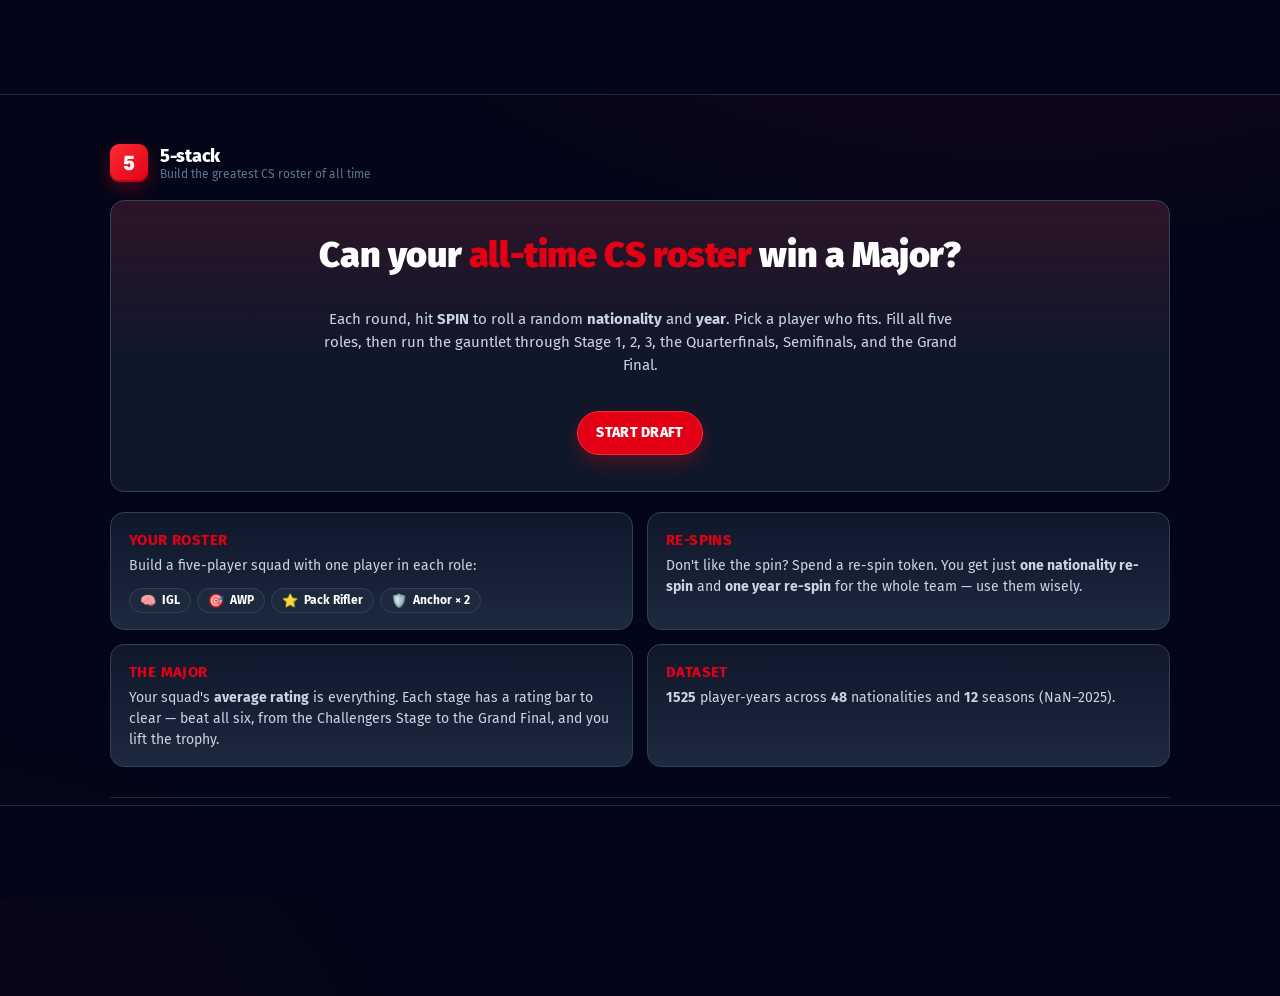
==== commit 91958328: "Added z positioning for ads" ====
--- a/index.html
+++ b/index.html
@@ -322,13 +322,15 @@
 <script async src="https://pagead2.googlesyndication.com/pagead/js/adsbygoogle.js?client=ca-pub-5700575542253757"
      crossorigin="anonymous"></script>
 <!-- Top -->
+<div class="ad-fixed ad-fixed--top">
 <ins class="adsbygoogle"
-     style="display:inline-block;width:728px;height:90px"
+     style="display:inline-block;width:100%;max-width:728px;height:90px"
      data-ad-client="ca-pub-5700575542253757"
      data-ad-slot="3642171611"></ins>
 <script>
      (adsbygoogle = window.adsbygoogle || []).push({});
 </script>
+</div>
 <div class="app">
   <header class="top">
     <div class="brand-wrap">
@@ -2528,12 +2530,14 @@
 <script async src="https://pagead2.googlesyndication.com/pagead/js/adsbygoogle.js?client=ca-pub-5700575542253757"
      crossorigin="anonymous"></script>
 <!-- Bottom -->
+<div class="ad-fixed ad-fixed--bottom">
 <ins class="adsbygoogle"
-     style="display:inline-block;width:728px;height:90px"
+     style="display:inline-block;width:100%;max-width:728px;height:90px"
      data-ad-client="ca-pub-5700575542253757"
      data-ad-slot="7219583844"></ins>
 <script>
      (adsbygoogle = window.adsbygoogle || []).push({});
 </script>
+</div>
 </body>
 </html>
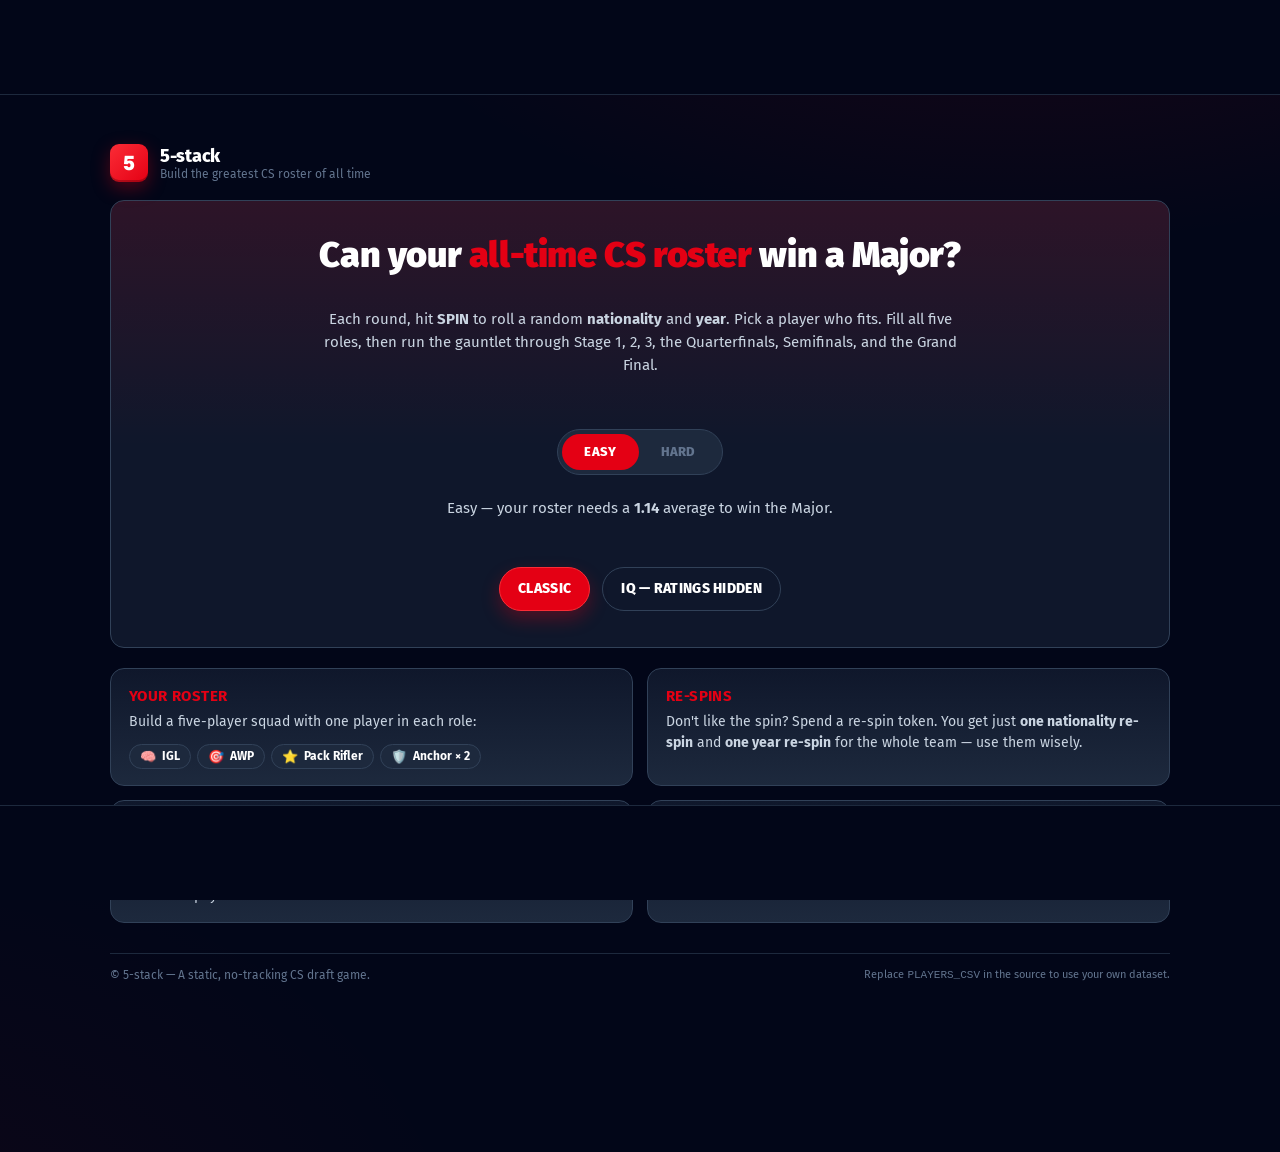
==== commit d6ec6f6a: "Added hard mode + IQ mode" ====
--- a/index.html
+++ b/index.html
@@ -97,6 +97,17 @@
   .btn-ghost:hover { background: var(--panel-2); }
   .btn-sm { height: 34px; padding: 0 12px; font-size: 12px; }
   .btn[disabled] { opacity: 0.4; cursor: not-allowed; }
+  .mode-toggle {
+    display: inline-flex; gap: 0; margin: 18px 0 0; padding: 4px;
+    background: var(--panel-2); border: 1px solid var(--line); border-radius: var(--radius-pill);
+  }
+  .mode-btn {
+    height: 36px; padding: 0 22px; border: none; background: transparent; cursor: pointer;
+    color: var(--fg-mute); font-weight: 800; font-size: 13px; letter-spacing: 0.3px;
+    text-transform: uppercase; border-radius: var(--radius-pill); transition: background .15s, color .15s;
+  }
+  .mode-btn.active { background: var(--brand); color: #fff; }
+  .start-buttons { display: flex; gap: 12px; flex-wrap: wrap; margin-top: 14px; }
 
   /* Cards / panels */
   .panel {
@@ -1900,14 +1911,24 @@
   { id: 'Anchor2', role: 'Anchor', label: 'Anchor' },
 ];
 
-const STAGES = [
-  { name: 'Stage 1', desc: 'Challengers Stage — 16 teams, 9 advance.', difficulty: 0.95 },
-  { name: 'Stage 2', desc: 'Legends Stage — 16 teams, 8 advance.',     difficulty: 1.00 },
-  { name: 'Stage 3', desc: 'Champions Stage — 8 teams, single-elim.',  difficulty: 1.05 },
-  { name: 'Quarterfinals', desc: 'Best of 3.', difficulty: 1.10 },
-  { name: 'Semifinals',    desc: 'Best of 3.', difficulty: 1.12 },
-  { name: 'Grand Final',   desc: 'Best of 5.', difficulty: 1.14 },
-];
+const STAGE_SETS = {
+  easy: [
+    { name: 'Stage 1', desc: 'Challengers Stage — 16 teams, 9 advance.', difficulty: 0.95 },
+    { name: 'Stage 2', desc: 'Legends Stage — 16 teams, 8 advance.',     difficulty: 1.00 },
+    { name: 'Stage 3', desc: 'Champions Stage — 8 teams, single-elim.',  difficulty: 1.05 },
+    { name: 'Quarterfinals', desc: 'Best of 3.', difficulty: 1.10 },
+    { name: 'Semifinals',    desc: 'Best of 3.', difficulty: 1.12 },
+    { name: 'Grand Final',   desc: 'Best of 5.', difficulty: 1.14 },
+  ],
+  hard: [
+    { name: 'Stage 1', desc: 'Challengers Stage — 16 teams, 9 advance.', difficulty: 1.00 },
+    { name: 'Stage 2', desc: 'Legends Stage — 16 teams, 8 advance.',     difficulty: 1.05 },
+    { name: 'Stage 3', desc: 'Champions Stage — 8 teams, single-elim.',  difficulty: 1.10 },
+    { name: 'Quarterfinals', desc: 'Best of 3.', difficulty: 1.14 },
+    { name: 'Semifinals',    desc: 'Best of 3.', difficulty: 1.16 },
+    { name: 'Grand Final',   desc: 'Best of 5.', difficulty: 1.18 },
+  ],
+};
 
 const FLAG = {
   'Sweden':'🇸🇪','Denmark':'🇩🇰','France':'🇫🇷','Ukraine':'🇺🇦','Russia':'🇷🇺',
@@ -1949,6 +1970,7 @@
 
 /* ---------- Game state ---------- */
 let state = null;
+let selectedDifficulty = 'easy';   // home toggle choice; persists across newGame()
 function newGame() {
   state = {
     phase: 'home',
@@ -1961,6 +1983,8 @@
     usedPlayerNames: new Set(),
     pickHistory: [],
     selectedSlot: null,        // click-to-swap: currently picked-up roster slot
+    difficulty: 'easy',        // 'easy' | 'hard' — which STAGE_SETS to use
+    hideRatings: false,        // true in IQ mode: hide ratings while drafting
     results: null,
   };
 }
@@ -2013,7 +2037,9 @@
 function playersInBucket(nationality, year) {
   return ALL_PLAYERS
     .filter(p => p.nationality === nationality && p.year === year)
-    .sort((a,b) => b.rating - a.rating);
+    .sort((a,b) => state && state.hideRatings
+      ? a.name.localeCompare(b.name)   // IQ mode: hide the rating ordering
+      : b.rating - a.rating);
 }
 
 function rollBucket(opts = {}) {
@@ -2040,9 +2066,16 @@
 }
 
 /* ---------- Game actions ---------- */
-function startDraft() {
+function setDifficulty(d) {
+  selectedDifficulty = d;
+  render();                   // re-render Home so the active toggle button updates
+}
+
+function startDraft(displayMode) {
   newGame();
   state.phase = 'draft';
+  state.difficulty = selectedDifficulty;
+  state.hideRatings = displayMode === 'iq';
   state.currentRoll = null;   // open the round on the un-spun SPIN card
   render();
 }
@@ -2226,7 +2259,7 @@
   const k = 15;
   const results = [];
   let alive = true;
-  for (const stage of STAGES) {
+  for (const stage of STAGE_SETS[state.difficulty]) {
     const p = sigmoid((avg - stage.difficulty) * k);
     const passed = alive && (avg >= stage.difficulty);
     results.push({ ...stage, p, passed: alive ? passed : false, played: alive });
@@ -2260,7 +2293,19 @@
         Pick a player who fits. Fill all five roles, then run the gauntlet through
         Stage 1, 2, 3, the Quarterfinals, Semifinals, and the Grand Final.
       </p>
-      <button class="btn btn-primary" onclick="startDraft()">Start Draft</button>
+      <div class="mode-toggle" role="group" aria-label="Difficulty">
+        <button class="mode-btn ${selectedDifficulty === 'easy' ? 'active' : ''}" onclick="setDifficulty('easy')">Easy</button>
+        <button class="mode-btn ${selectedDifficulty === 'hard' ? 'active' : ''}" onclick="setDifficulty('hard')">Hard</button>
+      </div>
+      <p class="lead" style="max-width: 640px; margin-top: 4px;">
+        ${selectedDifficulty === 'hard'
+          ? 'Hard — your roster needs a <strong>1.18</strong> average to win the Major, with tougher bars at every stage.'
+          : 'Easy — your roster needs a <strong>1.14</strong> average to win the Major.'}
+      </p>
+      <div class="start-buttons">
+        <button class="btn btn-primary" onclick="startDraft('classic')">Classic</button>
+        <button class="btn btn-ghost" onclick="startDraft('iq')">IQ — ratings hidden</button>
+      </div>
     </section>
 
     <div class="home-grid">
@@ -2325,7 +2370,7 @@
           <div class="name">${p ? escapeHTML(p.name) : '<span class="empty">— empty</span>'}</div>
           ${p ? `<div class="sub">${flag(p.nationality)} ${escapeHTML(p.nationality)} · ${p.year}</div>` : ''}
         </div>
-        ${p ? `<div class="rating-pill">${p.rating.toFixed(2)}</div>` : ''}
+        ${p ? `<div class="rating-pill">${state.hideRatings ? '?' : p.rating.toFixed(2)}</div>` : ''}
       </div>
     `;
   }).join('');
@@ -2416,7 +2461,7 @@
             ${used ? '<span class="role-chip" style="color:var(--bad)">Already picked</span>' : ''}
           </div>
         </div>
-        <div class="rating-pill">${p.rating.toFixed(2)}</div>
+        <div class="rating-pill">${state.hideRatings ? '?' : p.rating.toFixed(2)}</div>
       </button>
     `;
   }).join('');
@@ -2499,6 +2544,7 @@
       <div class="trophy">${outcome.trophy}</div>
       <div class="title ${outcome.cls}">${outcome.title}</div>
       <div class="sub">${outcome.sub}</div>
+      <div class="sub" style="margin-top:6px;">${state.difficulty === 'hard' ? 'Hard' : 'Easy'} · ${state.hideRatings ? 'IQ' : 'Classic'}</div>
       <div class="sub" style="margin-top:10px;">Team Avg Rating: <strong style="color:var(--fg)">${avg.toFixed(3)}</strong></div>
     </div>
 
@@ -2512,7 +2558,7 @@
     </div>
 
     <div class="footer-bar">
-      <button class="btn btn-primary" onclick="startDraft()">Play Again</button>
+      <button class="btn btn-primary" onclick="startDraft('${state.hideRatings ? 'iq' : 'classic'}')">Play Again</button>
       <button class="btn btn-ghost" onclick="newGame(); render();">Back to Home</button>
     </div>
   `;
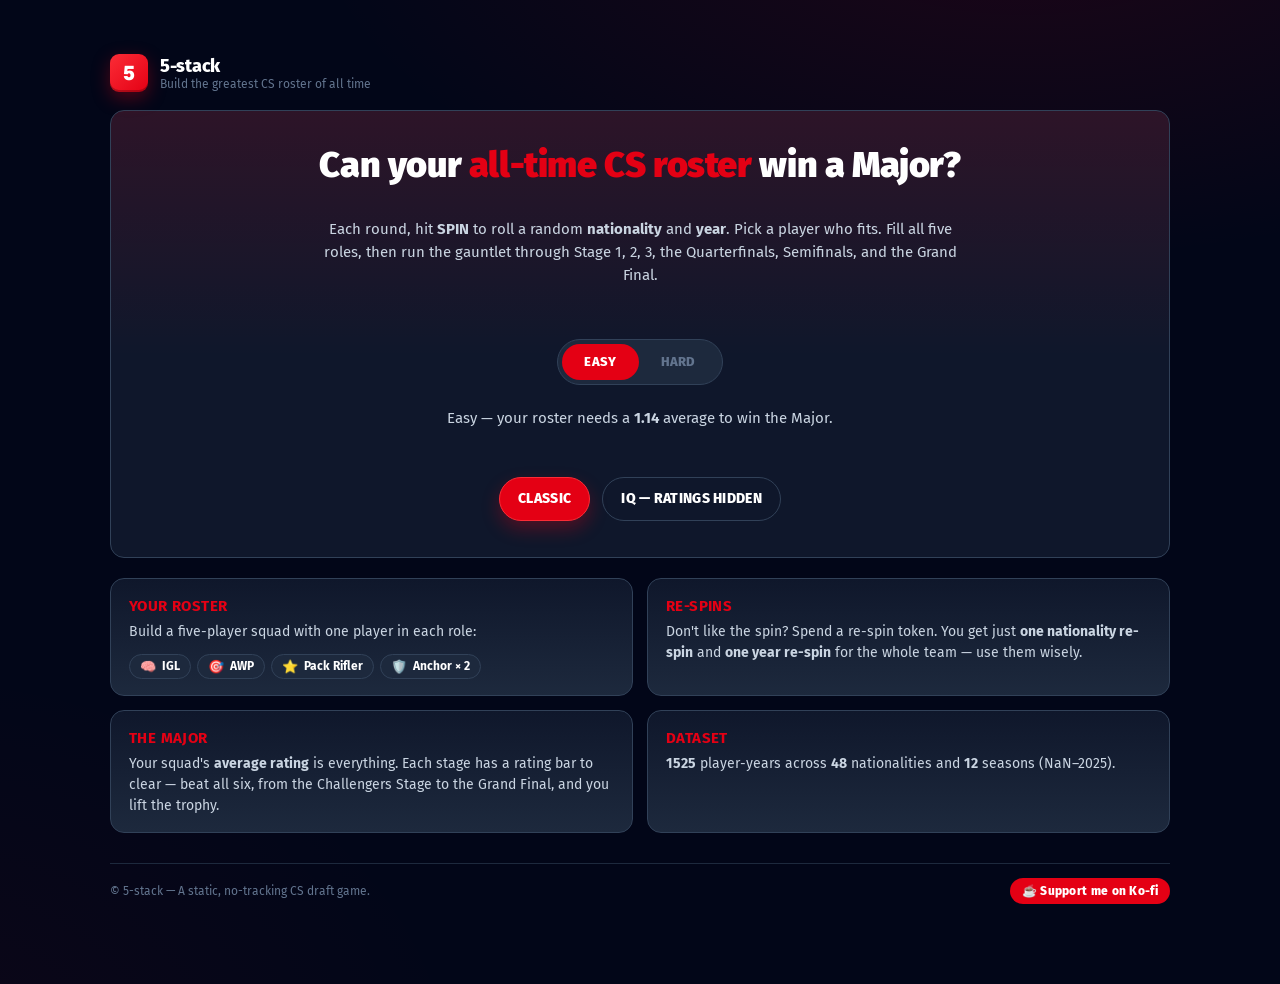
==== commit 6f9aa6e9: "removed adsense" ====
--- a/index.html
+++ b/index.html
@@ -1,8 +1,6 @@
 <!DOCTYPE html>
 <html lang="en">
 <head>
-<script async src="https://pagead2.googlesyndication.com/pagead/js/adsbygoogle.js?client=ca-pub-5700575542253757"
-     crossorigin="anonymous"></script>
 <meta charset="UTF-8">
 <meta name="viewport" content="width=device-width, initial-scale=1, viewport-fit=cover">
 <title>5-stack — Build the greatest CS roster</title>
@@ -44,19 +42,7 @@
     font-family: "Fira Sans", -apple-system, BlinkMacSystemFont, "Segoe UI", Roboto, Oxygen, Ubuntu, "Helvetica Neue", Arial, sans-serif;
     min-height: 100vh;
     -webkit-font-smoothing: antialiased;
-    padding-top: 90px;
-    padding-bottom: 90px;
-  }
-  .ad-fixed {
-    position: fixed;
-    left: 0; right: 0;
-    z-index: 1000;
-    background: var(--bg);
-    text-align: center;
-    border-color: var(--line-soft);
-  }
-  .ad-fixed--top    { top: 0;    border-bottom: 1px solid var(--line-soft); }
-  .ad-fixed--bottom { bottom: 0; border-top:    1px solid var(--line-soft); }
+  }
   a { color: var(--brand); text-decoration: none; }
   button { font-family: inherit; cursor: pointer; }
   .app { max-width: 1100px; margin: 0 auto; padding: 18px 20px 80px; }
@@ -325,23 +311,18 @@
 
   footer.site {
     border-top: 1px solid var(--line-soft); margin-top: 30px; padding-top: 14px;
-    color: var(--fg-mute); font-size: 12px; display: flex; justify-content: space-between; flex-wrap: wrap; gap: 8px;
-  }
+    color: var(--fg-mute); font-size: 12px; display: flex; justify-content: space-between; align-items: center; flex-wrap: wrap; gap: 8px;
+  }
+  .kofi-btn {
+    display: inline-flex; align-items: center; gap: 6px; padding: 6px 12px;
+    border-radius: var(--radius-pill); background: var(--brand); color: #fff;
+    font-weight: 800; font-size: 12px; letter-spacing: 0.3px; text-decoration: none;
+    transition: background .15s;
+  }
+  .kofi-btn:hover { background: var(--brand-2); }
 </style>
 </head>
 <body>
-<script async src="https://pagead2.googlesyndication.com/pagead/js/adsbygoogle.js?client=ca-pub-5700575542253757"
-     crossorigin="anonymous"></script>
-<!-- Top -->
-<div class="ad-fixed ad-fixed--top">
-<ins class="adsbygoogle"
-     style="display:inline-block;width:100%;max-width:728px;height:90px"
-     data-ad-client="ca-pub-5700575542253757"
-     data-ad-slot="3642171611"></ins>
-<script>
-     (adsbygoogle = window.adsbygoogle || []).push({});
-</script>
-</div>
 <div class="app">
   <header class="top">
     <div class="brand-wrap">
@@ -360,7 +341,7 @@
 
   <footer class="site">
     <span>© 5-stack — A static, no-tracking CS draft game.</span>
-    <span class="tiny">Replace <code>PLAYERS_CSV</code> in the source to use your own dataset.</span>
+    <a class="kofi-btn" href="https://ko-fi.com/slessing" target="_blank" rel="noopener noreferrer">☕ Support me on Ko-fi</a>
   </footer>
 </div>
 
@@ -2572,18 +2553,5 @@
 newGame();
 render();
 </script>
-
-<script async src="https://pagead2.googlesyndication.com/pagead/js/adsbygoogle.js?client=ca-pub-5700575542253757"
-     crossorigin="anonymous"></script>
-<!-- Bottom -->
-<div class="ad-fixed ad-fixed--bottom">
-<ins class="adsbygoogle"
-     style="display:inline-block;width:100%;max-width:728px;height:90px"
-     data-ad-client="ca-pub-5700575542253757"
-     data-ad-slot="7219583844"></ins>
-<script>
-     (adsbygoogle = window.adsbygoogle || []).push({});
-</script>
-</div>
 </body>
 </html>
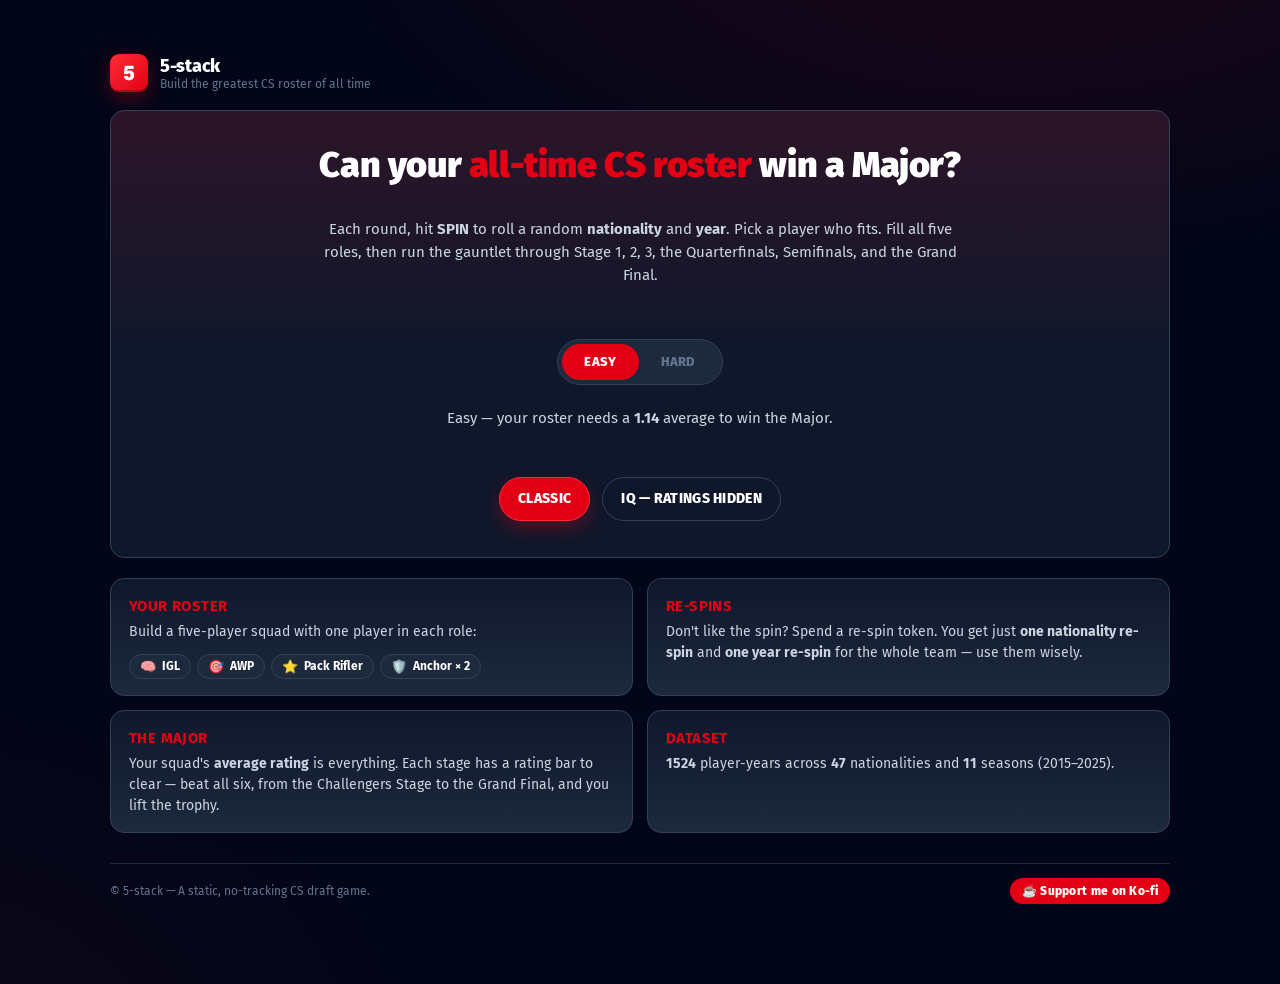
==== commit 88659d42: "fixed NaN" ====
--- a/index.html
+++ b/index.html
@@ -353,7 +353,6 @@
    A player may have 1 or 2 roles.
    ========================================================= */
 const PLAYERS_CSV = `name,nationality,year,rating,roles
-name,nationality,year,rating,roles
 GuardiaN,Slovakia,2015,1.18,AWP
 NiKo,Bosnia,2015,1.15,IGL|Pack Rifler|Anchor
 device,Denmark,2015,1.14,AWP
@@ -1894,9 +1893,9 @@
 
 const STAGE_SETS = {
   easy: [
-    { name: 'Stage 1', desc: 'Challengers Stage — 16 teams, 9 advance.', difficulty: 0.95 },
+    { name: 'Stage 1', desc: 'Challengers Stage — 16 teams, 8 advance.', difficulty: 0.95 },
     { name: 'Stage 2', desc: 'Legends Stage — 16 teams, 8 advance.',     difficulty: 1.00 },
-    { name: 'Stage 3', desc: 'Champions Stage — 8 teams, single-elim.',  difficulty: 1.05 },
+    { name: 'Stage 3', desc: 'Champions Stage — 16 teams, 8 advance.',  difficulty: 1.05 },
     { name: 'Quarterfinals', desc: 'Best of 3.', difficulty: 1.10 },
     { name: 'Semifinals',    desc: 'Best of 3.', difficulty: 1.12 },
     { name: 'Grand Final',   desc: 'Best of 5.', difficulty: 1.14 },
